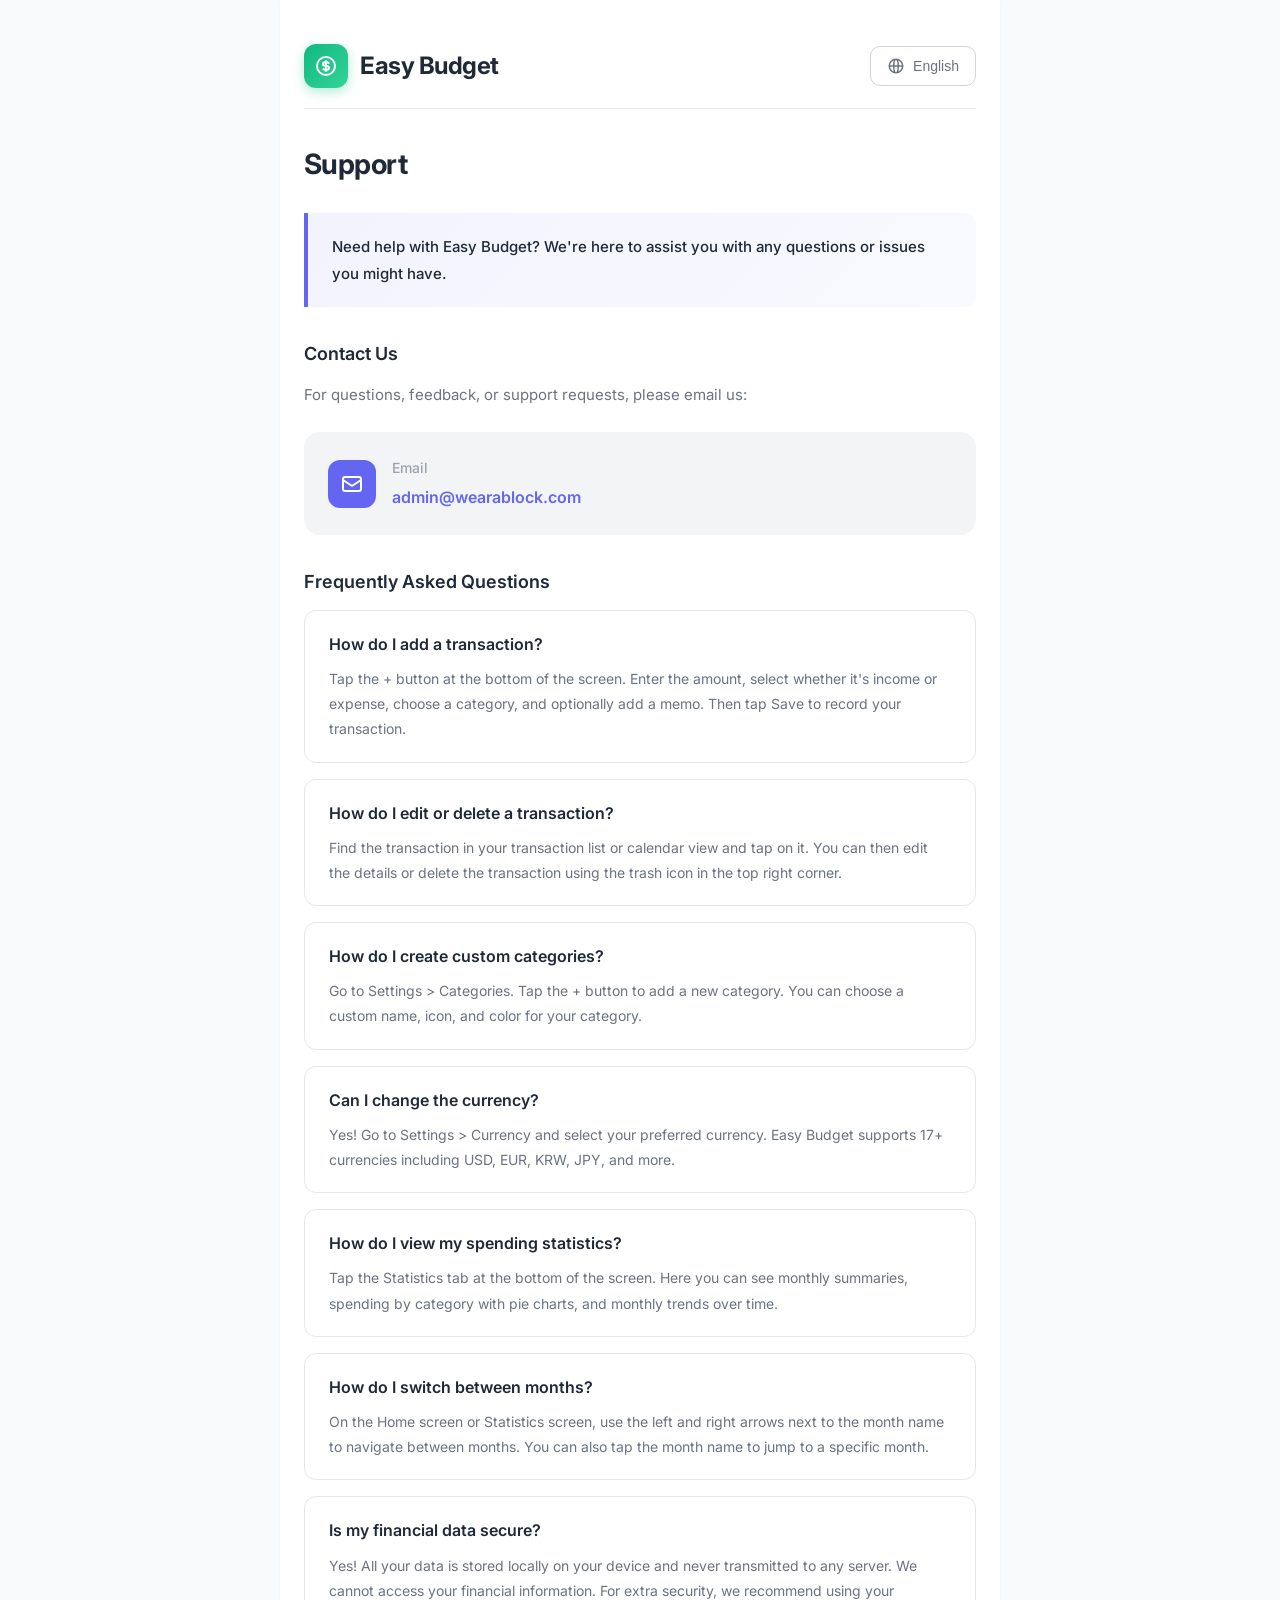
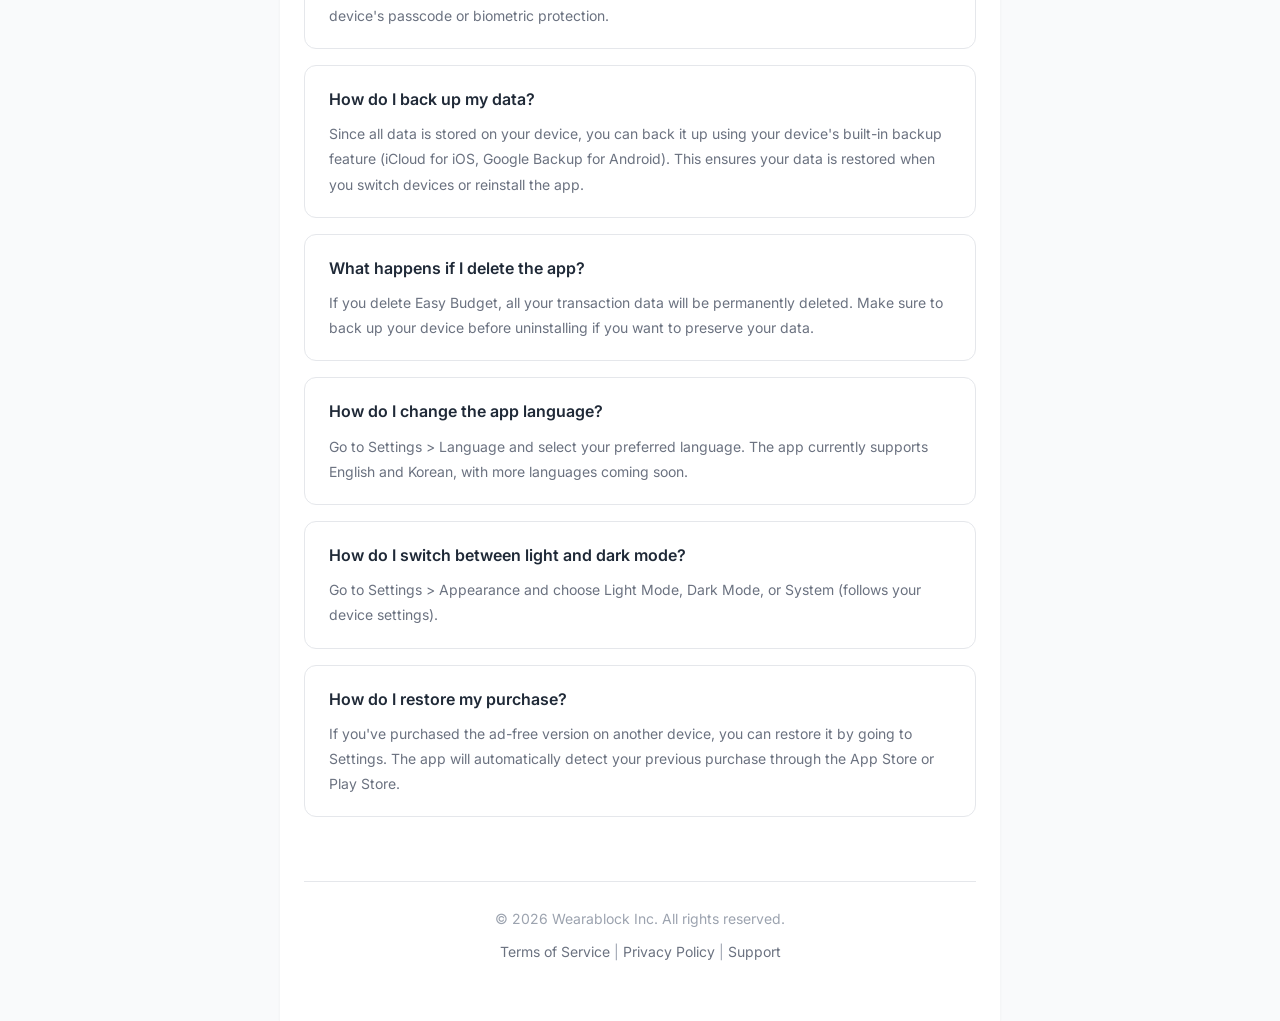
==== docs/support.html @ fff9558b "chore: Add sensitive files and iOS Pods to .gitignore   - Add environment variables (.env, secrets/)" ====
<!DOCTYPE html>
<html lang="en">
<head>
  <meta charset="UTF-8">
  <meta name="viewport" content="width=device-width, initial-scale=1.0">
  <title>Support - Easy Budget</title>
  <link rel="stylesheet" href="style.css">
</head>
<body>
  <div class="container">
    <header>
      <div class="logo">
        <div class="logo-icon">
          <svg xmlns="http://www.w3.org/2000/svg" fill="none" viewBox="0 0 24 24" stroke="currentColor">
            <path stroke-linecap="round" stroke-linejoin="round" stroke-width="2" d="M12 8c-1.657 0-3 .895-3 2s1.343 2 3 2 3 .895 3 2-1.343 2-3 2m0-8c1.11 0 2.08.402 2.599 1M12 8V7m0 1v8m0 0v1m0-1c-1.11 0-2.08-.402-2.599-1M21 12a9 9 0 11-18 0 9 9 0 0118 0z"/>
          </svg>
        </div>
        <h1>Easy Budget</h1>
      </div>
      <div class="lang-selector">
        <button class="lang-btn" onclick="toggleDropdown()">
          <svg xmlns="http://www.w3.org/2000/svg" fill="none" viewBox="0 0 24 24" stroke="currentColor">
            <path stroke-linecap="round" stroke-linejoin="round" stroke-width="2" d="M21 12a9 9 0 01-9 9m9-9a9 9 0 00-9-9m9 9H3m9 9a9 9 0 01-9-9m9 9c1.657 0 3-4.03 3-9s-1.343-9-3-9m0 18c-1.657 0-3-4.03-3-9s1.343-9 3-9m-9 9a9 9 0 019-9"/>
          </svg>
          <span id="currentLang">English</span>
        </button>
        <div class="lang-dropdown" id="langDropdown">
          <button class="lang-option active" onclick="switchLang('en')">English</button>
          <button class="lang-option" onclick="switchLang('ko')">한국어</button>
        </div>
      </div>
    </header>

    <!-- English Content -->
    <main id="content-en" class="content-section active">
      <h2>Support</h2>

      <div class="info-box">
        <p>Need help with Easy Budget? We're here to assist you with any questions or issues you might have.</p>
      </div>

      <h3>Contact Us</h3>
      <p>For questions, feedback, or support requests, please email us:</p>
      <div class="contact-card">
        <div class="contact-icon">
          <svg xmlns="http://www.w3.org/2000/svg" fill="none" viewBox="0 0 24 24" stroke="currentColor">
            <path stroke-linecap="round" stroke-linejoin="round" stroke-width="2" d="M3 8l7.89 5.26a2 2 0 002.22 0L21 8M5 19h14a2 2 0 002-2V7a2 2 0 00-2-2H5a2 2 0 00-2 2v10a2 2 0 002 2z"/>
          </svg>
        </div>
        <div class="contact-info">
          <h4>Email</h4>
          <a href="mailto:admin@wearablock.com">admin@wearablock.com</a>
        </div>
      </div>

      <h3>Frequently Asked Questions</h3>

      <div class="faq-item">
        <h4>How do I add a transaction?</h4>
        <p>Tap the + button at the bottom of the screen. Enter the amount, select whether it's income or expense, choose a category, and optionally add a memo. Then tap Save to record your transaction.</p>
      </div>

      <div class="faq-item">
        <h4>How do I edit or delete a transaction?</h4>
        <p>Find the transaction in your transaction list or calendar view and tap on it. You can then edit the details or delete the transaction using the trash icon in the top right corner.</p>
      </div>

      <div class="faq-item">
        <h4>How do I create custom categories?</h4>
        <p>Go to Settings > Categories. Tap the + button to add a new category. You can choose a custom name, icon, and color for your category.</p>
      </div>

      <div class="faq-item">
        <h4>Can I change the currency?</h4>
        <p>Yes! Go to Settings > Currency and select your preferred currency. Easy Budget supports 17+ currencies including USD, EUR, KRW, JPY, and more.</p>
      </div>

      <div class="faq-item">
        <h4>How do I view my spending statistics?</h4>
        <p>Tap the Statistics tab at the bottom of the screen. Here you can see monthly summaries, spending by category with pie charts, and monthly trends over time.</p>
      </div>

      <div class="faq-item">
        <h4>How do I switch between months?</h4>
        <p>On the Home screen or Statistics screen, use the left and right arrows next to the month name to navigate between months. You can also tap the month name to jump to a specific month.</p>
      </div>

      <div class="faq-item">
        <h4>Is my financial data secure?</h4>
        <p>Yes! All your data is stored locally on your device and never transmitted to any server. We cannot access your financial information. For extra security, we recommend using your device's passcode or biometric protection.</p>
      </div>

      <div class="faq-item">
        <h4>How do I back up my data?</h4>
        <p>Since all data is stored on your device, you can back it up using your device's built-in backup feature (iCloud for iOS, Google Backup for Android). This ensures your data is restored when you switch devices or reinstall the app.</p>
      </div>

      <div class="faq-item">
        <h4>What happens if I delete the app?</h4>
        <p>If you delete Easy Budget, all your transaction data will be permanently deleted. Make sure to back up your device before uninstalling if you want to preserve your data.</p>
      </div>

      <div class="faq-item">
        <h4>How do I change the app language?</h4>
        <p>Go to Settings > Language and select your preferred language. The app currently supports English and Korean, with more languages coming soon.</p>
      </div>

      <div class="faq-item">
        <h4>How do I switch between light and dark mode?</h4>
        <p>Go to Settings > Appearance and choose Light Mode, Dark Mode, or System (follows your device settings).</p>
      </div>

      <div class="faq-item">
        <h4>How do I restore my purchase?</h4>
        <p>If you've purchased the ad-free version on another device, you can restore it by going to Settings. The app will automatically detect your previous purchase through the App Store or Play Store.</p>
      </div>
    </main>

    <!-- Korean Content -->
    <main id="content-ko" class="content-section">
      <h2>고객 지원</h2>

      <div class="info-box">
        <p>Easy Budget 사용에 도움이 필요하신가요? 질문이나 문제가 있으시면 도와드리겠습니다.</p>
      </div>

      <h3>문의하기</h3>
      <p>질문, 피드백 또는 지원 요청은 이메일로 보내주세요:</p>
      <div class="contact-card">
        <div class="contact-icon">
          <svg xmlns="http://www.w3.org/2000/svg" fill="none" viewBox="0 0 24 24" stroke="currentColor">
            <path stroke-linecap="round" stroke-linejoin="round" stroke-width="2" d="M3 8l7.89 5.26a2 2 0 002.22 0L21 8M5 19h14a2 2 0 002-2V7a2 2 0 00-2-2H5a2 2 0 00-2 2v10a2 2 0 002 2z"/>
          </svg>
        </div>
        <div class="contact-info">
          <h4>이메일</h4>
          <a href="mailto:admin@wearablock.com">admin@wearablock.com</a>
        </div>
      </div>

      <h3>자주 묻는 질문</h3>

      <div class="faq-item">
        <h4>거래는 어떻게 추가하나요?</h4>
        <p>화면 하단의 + 버튼을 탭하세요. 금액을 입력하고, 수입인지 지출인지 선택하고, 카테고리를 선택한 후, 선택적으로 메모를 추가하세요. 그런 다음 저장을 탭하여 거래를 기록하세요.</p>
      </div>

      <div class="faq-item">
        <h4>거래를 수정하거나 삭제하려면 어떻게 하나요?</h4>
        <p>거래 목록이나 캘린더 보기에서 거래를 찾아 탭하세요. 그런 다음 세부 정보를 수정하거나 오른쪽 상단의 휴지통 아이콘을 사용하여 거래를 삭제할 수 있습니다.</p>
      </div>

      <div class="faq-item">
        <h4>사용자 정의 카테고리는 어떻게 만드나요?</h4>
        <p>설정 > 카테고리로 이동하세요. + 버튼을 탭하여 새 카테고리를 추가하세요. 카테고리에 맞는 이름, 아이콘 및 색상을 선택할 수 있습니다.</p>
      </div>

      <div class="faq-item">
        <h4>통화를 변경할 수 있나요?</h4>
        <p>네! 설정 > 통화로 이동하여 원하는 통화를 선택하세요. Easy Budget은 USD, EUR, KRW, JPY 등 17개 이상의 통화를 지원합니다.</p>
      </div>

      <div class="faq-item">
        <h4>지출 통계는 어떻게 확인하나요?</h4>
        <p>화면 하단의 통계 탭을 탭하세요. 여기서 월별 요약, 파이 차트가 포함된 카테고리별 지출, 시간에 따른 월별 추이를 확인할 수 있습니다.</p>
      </div>

      <div class="faq-item">
        <h4>월을 어떻게 전환하나요?</h4>
        <p>홈 화면이나 통계 화면에서 월 이름 옆의 왼쪽 및 오른쪽 화살표를 사용하여 월 사이를 이동하세요. 월 이름을 탭하여 특정 월로 바로 이동할 수도 있습니다.</p>
      </div>

      <div class="faq-item">
        <h4>재무 데이터는 안전한가요?</h4>
        <p>네! 모든 데이터는 기기에 로컬로 저장되며 어떤 서버로도 전송되지 않습니다. 저희는 귀하의 재무 정보에 접근할 수 없습니다. 추가 보안을 위해 기기의 암호 또는 생체 인식 보호 사용을 권장합니다.</p>
      </div>

      <div class="faq-item">
        <h4>데이터를 백업하려면 어떻게 하나요?</h4>
        <p>모든 데이터가 기기에 저장되므로, 기기의 내장 백업 기능(iOS의 경우 iCloud, Android의 경우 Google 백업)을 사용하여 백업할 수 있습니다. 이렇게 하면 기기를 교체하거나 앱을 다시 설치할 때 데이터가 복원됩니다.</p>
      </div>

      <div class="faq-item">
        <h4>앱을 삭제하면 어떻게 되나요?</h4>
        <p>Easy Budget을 삭제하면 모든 거래 데이터가 영구적으로 삭제됩니다. 데이터를 보존하려면 앱을 삭제하기 전에 기기를 백업하세요.</p>
      </div>

      <div class="faq-item">
        <h4>앱 언어를 변경하려면 어떻게 하나요?</h4>
        <p>설정 > 언어로 이동하여 원하는 언어를 선택하세요. 현재 앱은 영어와 한국어를 지원하며, 더 많은 언어가 곧 추가될 예정입니다.</p>
      </div>

      <div class="faq-item">
        <h4>라이트 모드와 다크 모드는 어떻게 전환하나요?</h4>
        <p>설정 > 화면으로 이동하여 라이트 모드, 다크 모드 또는 시스템 설정(기기 설정을 따름) 중에서 선택하세요.</p>
      </div>

      <div class="faq-item">
        <h4>구매를 복원하려면 어떻게 하나요?</h4>
        <p>다른 기기에서 광고 없는 버전을 구매한 경우, 설정으로 이동하여 복원할 수 있습니다. 앱이 App Store 또는 Play Store를 통해 이전 구매를 자동으로 감지합니다.</p>
      </div>
    </main>

    <footer>
      <p>&copy; 2026 Wearablock Inc. All rights reserved.</p>
      <p>
        <a href="terms.html">Terms of Service</a> |
        <a href="privacy.html">Privacy Policy</a> |
        <a href="support.html">Support</a>
      </p>
    </footer>
  </div>

  <script>
    function toggleDropdown() {
      document.getElementById('langDropdown').classList.toggle('show');
    }

    function switchLang(lang) {
      document.querySelectorAll('.content-section').forEach(el => el.classList.remove('active'));
      document.querySelectorAll('.lang-option').forEach(el => el.classList.remove('active'));

      document.getElementById('content-' + lang).classList.add('active');
      event.target.classList.add('active');

      const langNames = { 'en': 'English', 'ko': '한국어' };
      document.getElementById('currentLang').textContent = langNames[lang];
      document.getElementById('langDropdown').classList.remove('show');
    }

    document.addEventListener('click', function(e) {
      if (!e.target.closest('.lang-selector')) {
        document.getElementById('langDropdown').classList.remove('show');
      }
    });
  </script>
</body>
</html>
---- docs/style.css ----
@import url('https://fonts.googleapis.com/css2?family=Inter:wght@300;400;500;600;700&display=swap');
@import url('https://fonts.googleapis.com/css2?family=Noto+Sans+KR:wght@300;400;500;600;700&display=swap');

* {
  margin: 0;
  padding: 0;
  box-sizing: border-box;
}

:root {
  --primary: #6366F1;
  --primary-light: #818CF8;
  --primary-dark: #4F46E5;
  --income: #10B981;
  --income-light: #34D399;
  --expense: #EF4444;
  --expense-light: #F87171;
  --text-primary: #1F2937;
  --text-secondary: #6B7280;
  --text-muted: #9CA3AF;
  --background: #F9FAFB;
  --surface: #FFFFFF;
  --surface-secondary: #F3F4F6;
  --divider: #E5E7EB;
  --border: #D1D5DB;
}

body {
  font-family: 'Inter', 'Noto Sans KR', -apple-system, BlinkMacSystemFont, 'Segoe UI', Roboto, sans-serif;
  font-weight: 400;
  line-height: 1.7;
  color: var(--text-primary);
  background-color: var(--background);
}

.container {
  max-width: 720px;
  margin: 0 auto;
  padding: 24px;
  background-color: var(--surface);
  min-height: 100vh;
  box-shadow: 0 1px 3px rgba(0, 0, 0, 0.05);
}

/* Header */
header {
  display: flex;
  justify-content: space-between;
  align-items: center;
  padding: 20px 0;
  margin-bottom: 32px;
  border-bottom: 1px solid var(--divider);
}

.logo {
  display: flex;
  align-items: center;
  gap: 12px;
}

.logo-icon {
  width: 44px;
  height: 44px;
  background: linear-gradient(135deg, var(--income) 0%, var(--income-light) 100%);
  border-radius: 12px;
  display: flex;
  align-items: center;
  justify-content: center;
  box-shadow: 0 4px 12px rgba(16, 185, 129, 0.3);
}

.logo-icon svg {
  width: 24px;
  height: 24px;
  color: white;
}

h1 {
  font-size: 1.5rem;
  font-weight: 700;
  color: var(--text-primary);
  letter-spacing: -0.02em;
}

/* Language Selector */
.lang-selector {
  position: relative;
}

.lang-btn {
  display: flex;
  align-items: center;
  gap: 8px;
  padding: 10px 16px;
  background-color: var(--surface);
  border: 1px solid var(--border);
  border-radius: 10px;
  color: var(--text-secondary);
  font-size: 0.875rem;
  font-weight: 500;
  cursor: pointer;
  transition: all 0.2s ease;
}

.lang-btn:hover {
  background-color: var(--surface-secondary);
  border-color: var(--primary);
  color: var(--primary);
}

.lang-btn svg {
  width: 18px;
  height: 18px;
}

.lang-dropdown {
  position: absolute;
  top: 100%;
  right: 0;
  margin-top: 8px;
  background: var(--surface);
  border: 1px solid var(--divider);
  border-radius: 12px;
  box-shadow: 0 10px 40px rgba(0, 0, 0, 0.12);
  overflow: hidden;
  opacity: 0;
  visibility: hidden;
  transform: translateY(-8px);
  transition: all 0.2s ease;
  z-index: 100;
  min-width: 140px;
}

.lang-dropdown.show {
  opacity: 1;
  visibility: visible;
  transform: translateY(0);
}

.lang-option {
  display: block;
  width: 100%;
  padding: 12px 20px;
  text-align: left;
  background: none;
  border: none;
  font-size: 0.875rem;
  font-weight: 500;
  color: var(--text-primary);
  cursor: pointer;
  transition: background-color 0.15s ease;
}

.lang-option:hover {
  background-color: var(--surface-secondary);
}

.lang-option.active {
  background-color: rgba(99, 102, 241, 0.08);
  color: var(--primary);
}

/* Content Sections */
.content-section {
  display: none;
}

.content-section.active {
  display: block;
}

/* Typography */
h2 {
  font-size: 1.75rem;
  font-weight: 700;
  color: var(--text-primary);
  margin: 40px 0 16px 0;
  letter-spacing: -0.02em;
}

h2:first-child {
  margin-top: 0;
}

h3 {
  font-size: 1.125rem;
  font-weight: 600;
  color: var(--text-primary);
  margin: 32px 0 12px 0;
}

h4 {
  font-size: 1rem;
  font-weight: 600;
  color: var(--text-secondary);
  margin: 20px 0 8px 0;
}

p {
  margin-bottom: 16px;
  color: var(--text-secondary);
  font-size: 0.9375rem;
  line-height: 1.8;
}

ul, ol {
  margin: 16px 0;
  padding-left: 24px;
}

li {
  margin-bottom: 10px;
  color: var(--text-secondary);
  font-size: 0.9375rem;
  line-height: 1.7;
}

a {
  color: var(--primary);
  text-decoration: none;
  font-weight: 500;
  transition: color 0.15s ease;
}

a:hover {
  color: var(--primary-dark);
  text-decoration: underline;
}

/* Info Box */
.info-box {
  background: linear-gradient(135deg, rgba(99, 102, 241, 0.08) 0%, rgba(129, 140, 248, 0.05) 100%);
  border-left: 4px solid var(--primary);
  padding: 20px 24px;
  margin: 24px 0;
  border-radius: 0 12px 12px 0;
}

.info-box p {
  margin: 0;
  color: var(--text-primary);
  font-weight: 500;
}

/* Table */
table {
  width: 100%;
  border-collapse: collapse;
  margin: 20px 0;
  border-radius: 12px;
  overflow: hidden;
  box-shadow: 0 1px 3px rgba(0, 0, 0, 0.05);
  border: 1px solid var(--divider);
}

th, td {
  padding: 16px 20px;
  text-align: left;
  border-bottom: 1px solid var(--divider);
}

th {
  background-color: var(--surface-secondary);
  color: var(--text-primary);
  font-weight: 600;
  font-size: 0.875rem;
}

td {
  font-size: 0.875rem;
  color: var(--text-secondary);
}

tr:last-child td {
  border-bottom: none;
}

/* Footer */
footer {
  margin-top: 64px;
  padding: 24px 0;
  border-top: 1px solid var(--divider);
  text-align: center;
}

footer p {
  margin-bottom: 8px;
  color: var(--text-muted);
  font-size: 0.875rem;
}

footer a {
  color: var(--text-secondary);
  font-weight: 400;
}

footer a:hover {
  color: var(--primary);
}

/* App Info Card */
.app-info {
  display: flex;
  align-items: center;
  gap: 16px;
  padding: 24px;
  background: linear-gradient(135deg, var(--surface-secondary) 0%, var(--surface) 100%);
  border: 1px solid var(--divider);
  border-radius: 16px;
  margin-bottom: 32px;
}

.app-icon {
  width: 64px;
  height: 64px;
  border-radius: 16px;
  background: linear-gradient(135deg, var(--income) 0%, var(--income-light) 100%);
  display: flex;
  align-items: center;
  justify-content: center;
  box-shadow: 0 4px 12px rgba(16, 185, 129, 0.25);
  flex-shrink: 0;
}

.app-icon svg {
  width: 32px;
  height: 32px;
  color: white;
}

.app-details h3 {
  margin: 0 0 4px 0;
  font-size: 1.125rem;
  color: var(--text-primary);
}

.app-details p {
  margin: 0;
  color: var(--text-muted);
  font-size: 0.875rem;
}

/* FAQ Style */
.faq-item {
  margin-bottom: 16px;
  padding: 20px 24px;
  background: var(--surface);
  border: 1px solid var(--divider);
  border-radius: 12px;
  transition: border-color 0.2s ease, box-shadow 0.2s ease;
}

.faq-item:hover {
  border-color: var(--primary);
  box-shadow: 0 4px 12px rgba(99, 102, 241, 0.1);
}

.faq-item h4 {
  margin: 0 0 8px 0;
  color: var(--text-primary);
  font-weight: 600;
}

.faq-item p {
  margin: 0;
  color: var(--text-secondary);
  font-size: 0.875rem;
}

/* Feature Badge */
.badge {
  display: inline-block;
  padding: 4px 10px;
  font-size: 0.75rem;
  font-weight: 600;
  border-radius: 6px;
  margin-right: 8px;
}

.badge-income {
  background: rgba(16, 185, 129, 0.1);
  color: var(--income);
}

.badge-expense {
  background: rgba(239, 68, 68, 0.1);
  color: var(--expense);
}

.badge-feature {
  background: rgba(99, 102, 241, 0.1);
  color: var(--primary);
}

/* Contact Card */
.contact-card {
  display: flex;
  align-items: center;
  gap: 16px;
  padding: 24px;
  background: var(--surface-secondary);
  border-radius: 16px;
  margin: 24px 0;
}

.contact-icon {
  width: 48px;
  height: 48px;
  background: var(--primary);
  border-radius: 12px;
  display: flex;
  align-items: center;
  justify-content: center;
  flex-shrink: 0;
}

.contact-icon svg {
  width: 24px;
  height: 24px;
  color: white;
}

.contact-info h4 {
  margin: 0 0 4px 0;
  font-size: 0.875rem;
  color: var(--text-muted);
  font-weight: 500;
}

.contact-info a {
  font-size: 1rem;
  font-weight: 600;
}

/* Responsive */
@media (max-width: 640px) {
  .container {
    padding: 16px;
  }

  header {
    flex-direction: column;
    gap: 16px;
    padding: 16px 0;
  }

  h1 {
    font-size: 1.25rem;
  }

  h2 {
    font-size: 1.5rem;
  }

  .app-info {
    flex-direction: column;
    text-align: center;
    padding: 20px;
  }

  .faq-item {
    padding: 16px 20px;
  }

  .contact-card {
    flex-direction: column;
    text-align: center;
  }

  table {
    font-size: 0.8125rem;
  }

  th, td {
    padding: 12px 14px;
  }
}
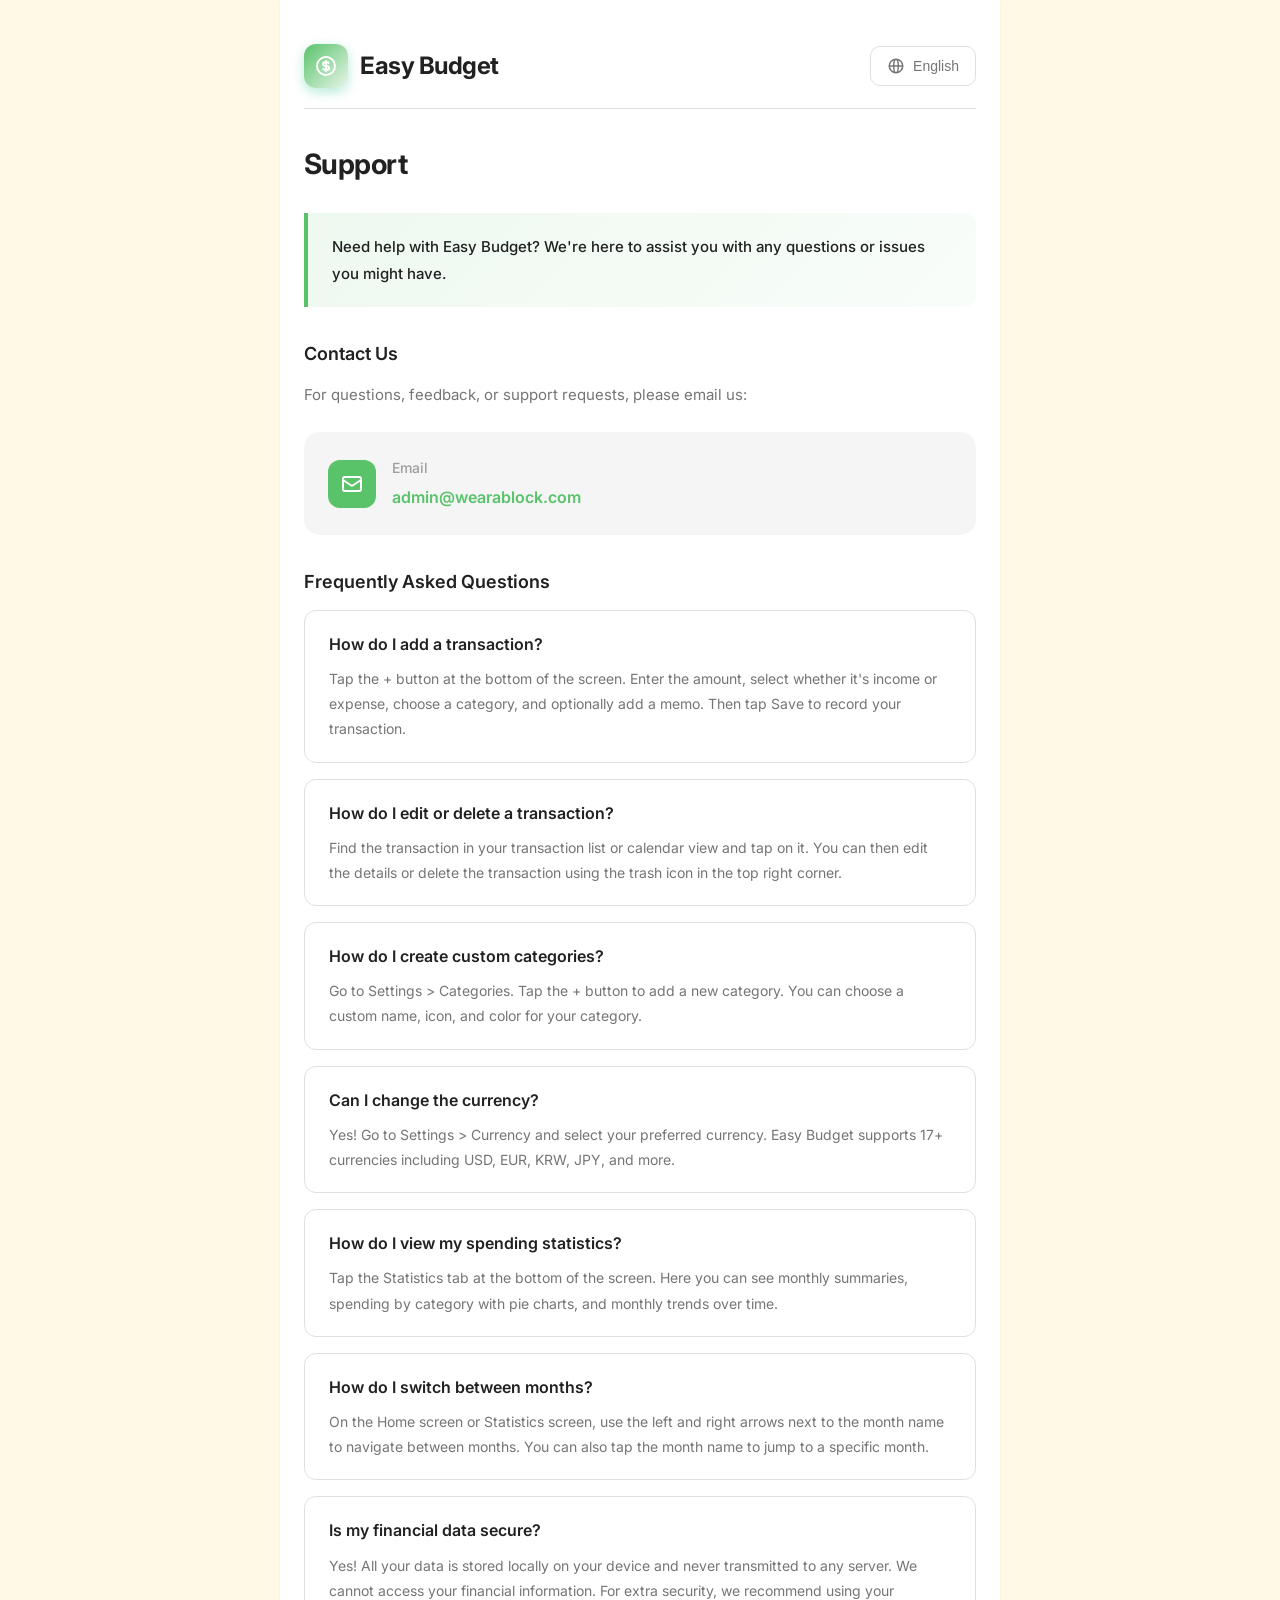
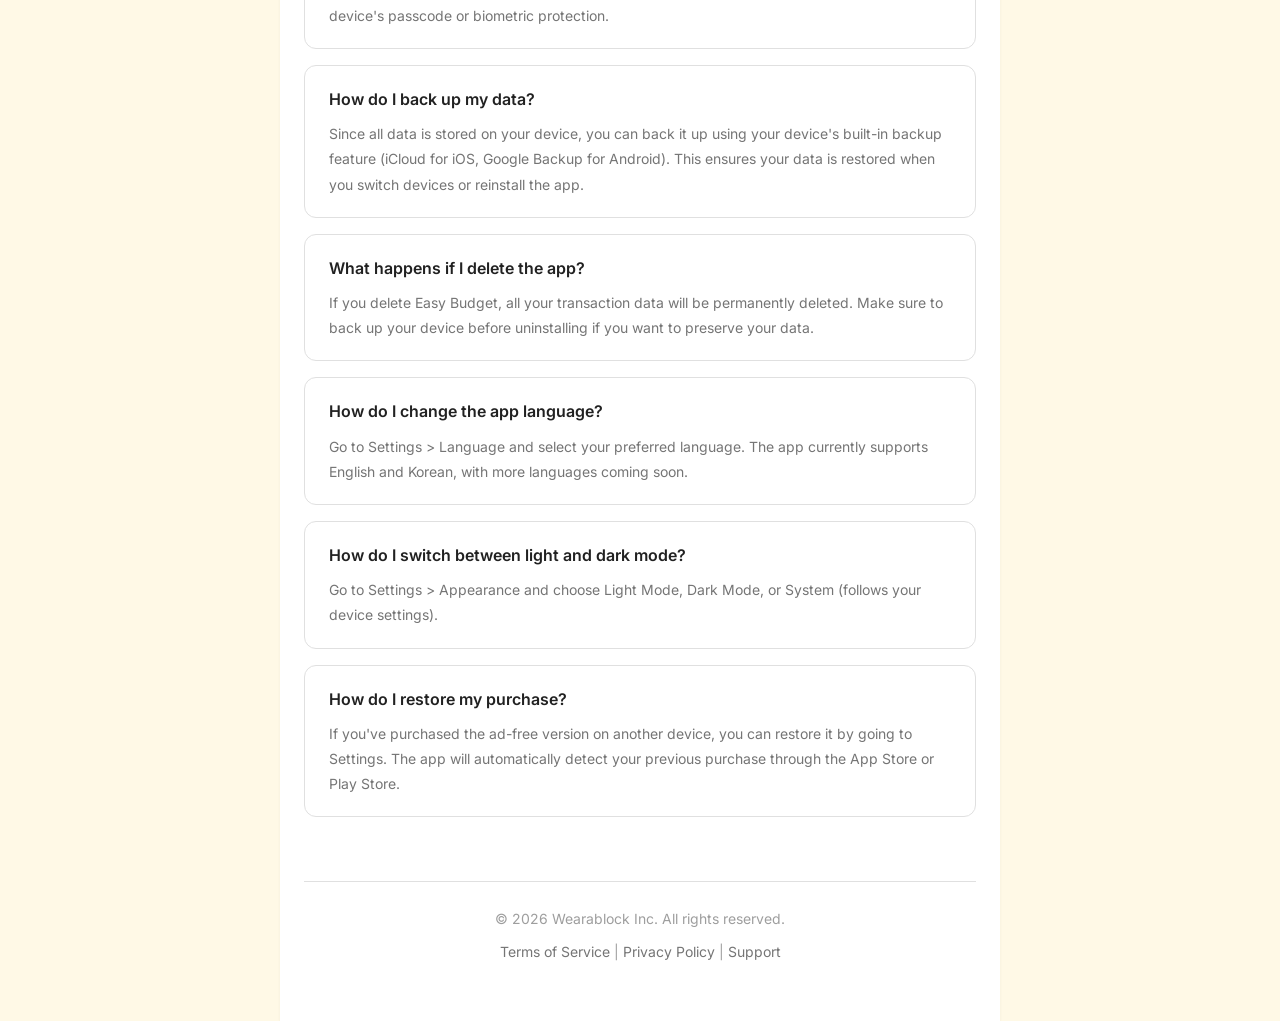
==== commit 3984a088: "feat: Add app icon, splash screen and improve UI consistency   - Configure flutter_launcher_icons an" ====
--- a/docs/support.html
+++ b/docs/support.html
@@ -202,7 +202,7 @@
     </main>
 
     <footer>
-      <p>&copy; 2026 Wearablock Inc. All rights reserved.</p>
+      <p>&copy; <span id="footerYear"></span> Wearablock Inc. All rights reserved.</p>
       <p>
         <a href="terms.html">Terms of Service</a> |
         <a href="privacy.html">Privacy Policy</a> |
@@ -212,6 +212,9 @@
   </div>
 
   <script>
+    // 현재 연도 동적 적용
+    document.getElementById('footerYear').textContent = new Date().getFullYear();
+
     function toggleDropdown() {
       document.getElementById('langDropdown').classList.toggle('show');
     }
--- a/docs/style.css
+++ b/docs/style.css
@@ -8,21 +8,64 @@
 }
 
 :root {
-  --primary: #6366F1;
-  --primary-light: #818CF8;
-  --primary-dark: #4F46E5;
-  --income: #10B981;
-  --income-light: #34D399;
-  --expense: #EF4444;
-  --expense-light: #F87171;
-  --text-primary: #1F2937;
-  --text-secondary: #6B7280;
-  --text-muted: #9CA3AF;
-  --background: #F9FAFB;
+  /* Primary (Green) - 앱과 동일 */
+  --primary: #59C36A;
+  --primary-light: #7DD68B;
+  --primary-dark: #3DAA57;
+
+  /* Income/Expense - 앱과 동일 */
+  --income: #59C36A;
+  --income-light: #E8F5E9;
+  --expense: #F44336;
+  --expense-light: #FFEBEE;
+
+  /* Light Mode - 앱과 동일 */
+  --background: #FFF9E6;
   --surface: #FFFFFF;
-  --surface-secondary: #F3F4F6;
-  --divider: #E5E7EB;
-  --border: #D1D5DB;
+  --surface-secondary: #F5F5F5;
+  --text-primary: #212121;
+  --text-secondary: #757575;
+  --text-muted: #9E9E9E;
+  --divider: #E0E0E0;
+  --border: #E0E0E0;
+}
+
+/* Dark Mode - 앱과 동일 */
+@media (prefers-color-scheme: dark) {
+  :root {
+    --background: #121212;
+    --surface: #1E1E1E;
+    --surface-secondary: #2C2C2C;
+    --text-primary: #FFFFFF;
+    --text-secondary: #B3B3B3;
+    --text-muted: #808080;
+    --divider: #424242;
+    --border: #424242;
+  }
+
+  .container {
+    box-shadow: none;
+  }
+
+  .info-box {
+    background: linear-gradient(135deg, rgba(89, 195, 106, 0.15) 0%, rgba(125, 214, 139, 0.08) 100%);
+  }
+
+  .app-info {
+    background: linear-gradient(135deg, var(--surface-secondary) 0%, var(--surface) 100%);
+  }
+
+  .faq-item {
+    background: var(--surface-secondary);
+  }
+
+  table {
+    box-shadow: none;
+  }
+
+  th {
+    background-color: var(--surface-secondary);
+  }
 }
 
 body {
@@ -156,7 +199,7 @@
 }
 
 .lang-option.active {
-  background-color: rgba(99, 102, 241, 0.08);
+  background-color: rgba(89, 195, 106, 0.1);
   color: var(--primary);
 }
 
@@ -229,7 +272,7 @@
 
 /* Info Box */
 .info-box {
-  background: linear-gradient(135deg, rgba(99, 102, 241, 0.08) 0%, rgba(129, 140, 248, 0.05) 100%);
+  background: linear-gradient(135deg, rgba(89, 195, 106, 0.1) 0%, rgba(125, 214, 139, 0.05) 100%);
   border-left: 4px solid var(--primary);
   padding: 20px 24px;
   margin: 24px 0;
@@ -352,7 +395,7 @@
 
 .faq-item:hover {
   border-color: var(--primary);
-  box-shadow: 0 4px 12px rgba(99, 102, 241, 0.1);
+  box-shadow: 0 4px 12px rgba(89, 195, 106, 0.15);
 }
 
 .faq-item h4 {
@@ -378,17 +421,17 @@
 }
 
 .badge-income {
-  background: rgba(16, 185, 129, 0.1);
+  background: rgba(89, 195, 106, 0.15);
   color: var(--income);
 }
 
 .badge-expense {
-  background: rgba(239, 68, 68, 0.1);
+  background: rgba(244, 67, 54, 0.1);
   color: var(--expense);
 }
 
 .badge-feature {
-  background: rgba(99, 102, 241, 0.1);
+  background: rgba(89, 195, 106, 0.15);
   color: var(--primary);
 }
 
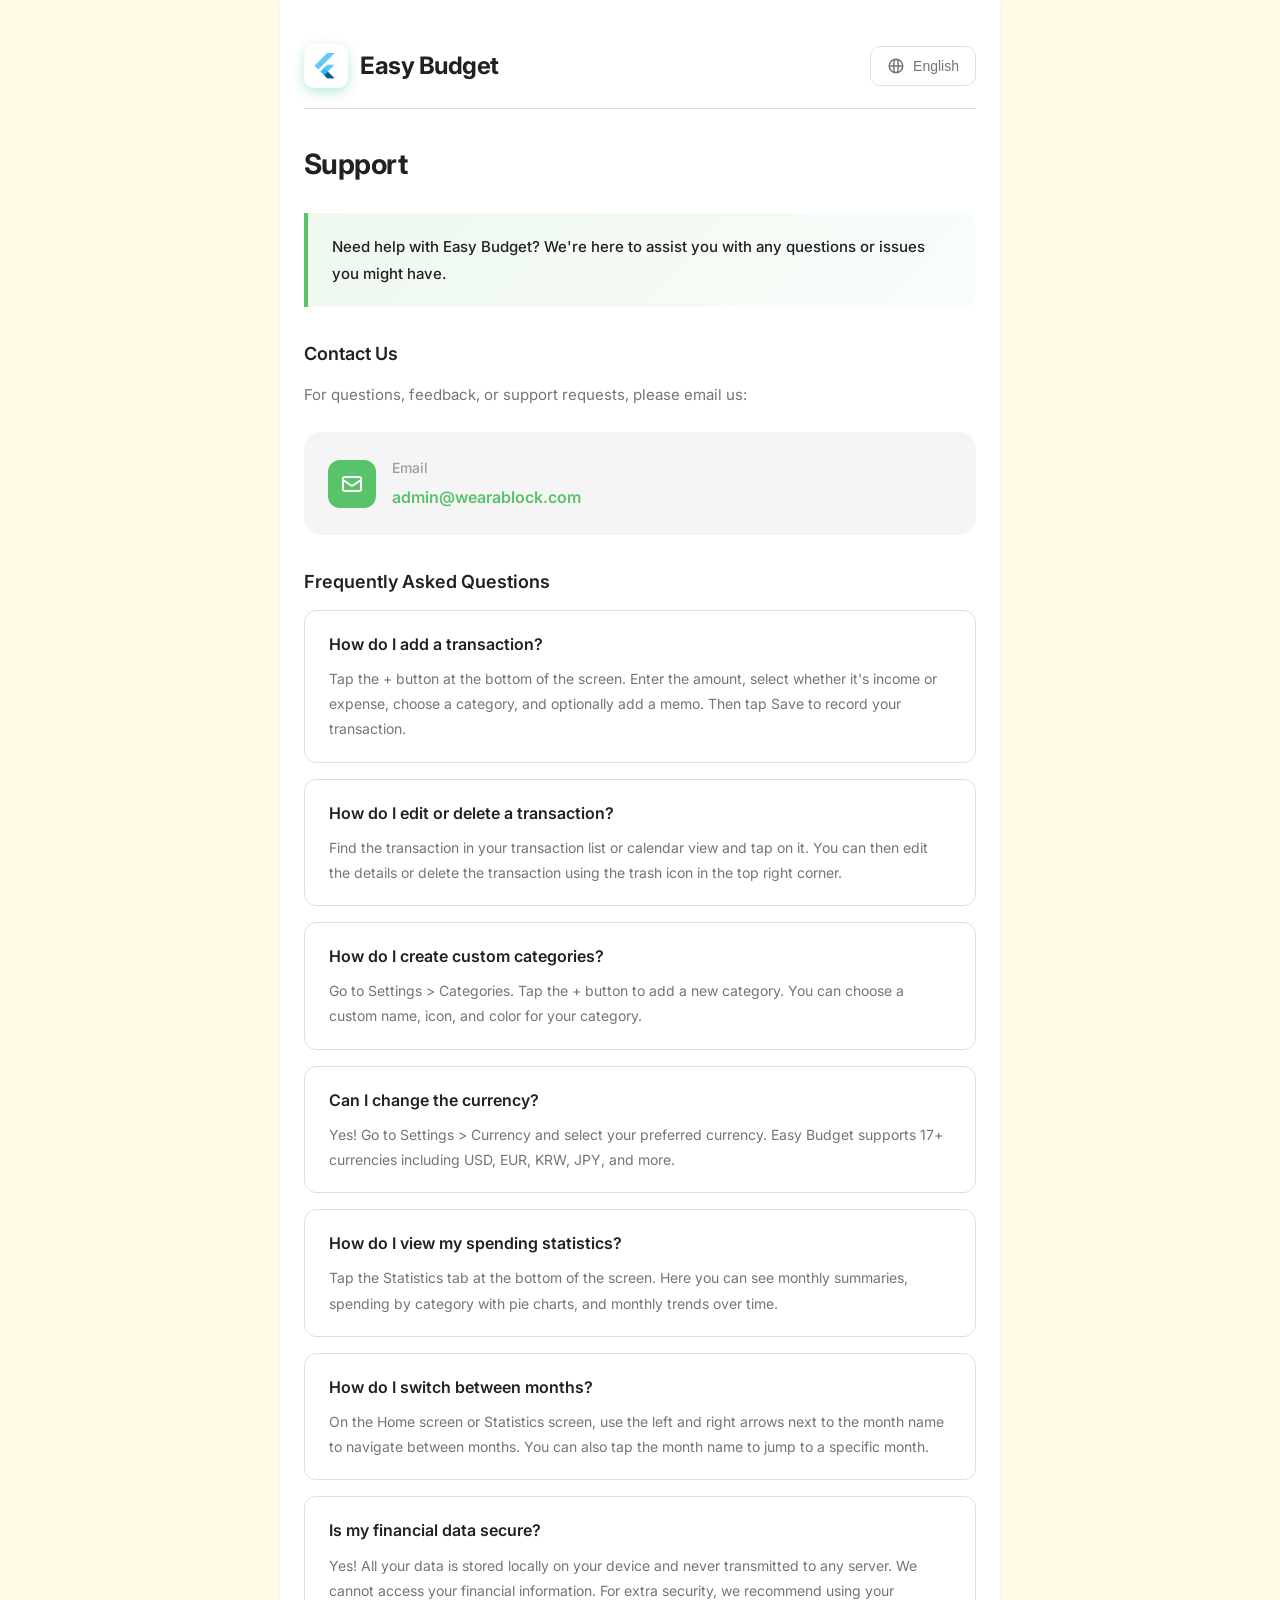
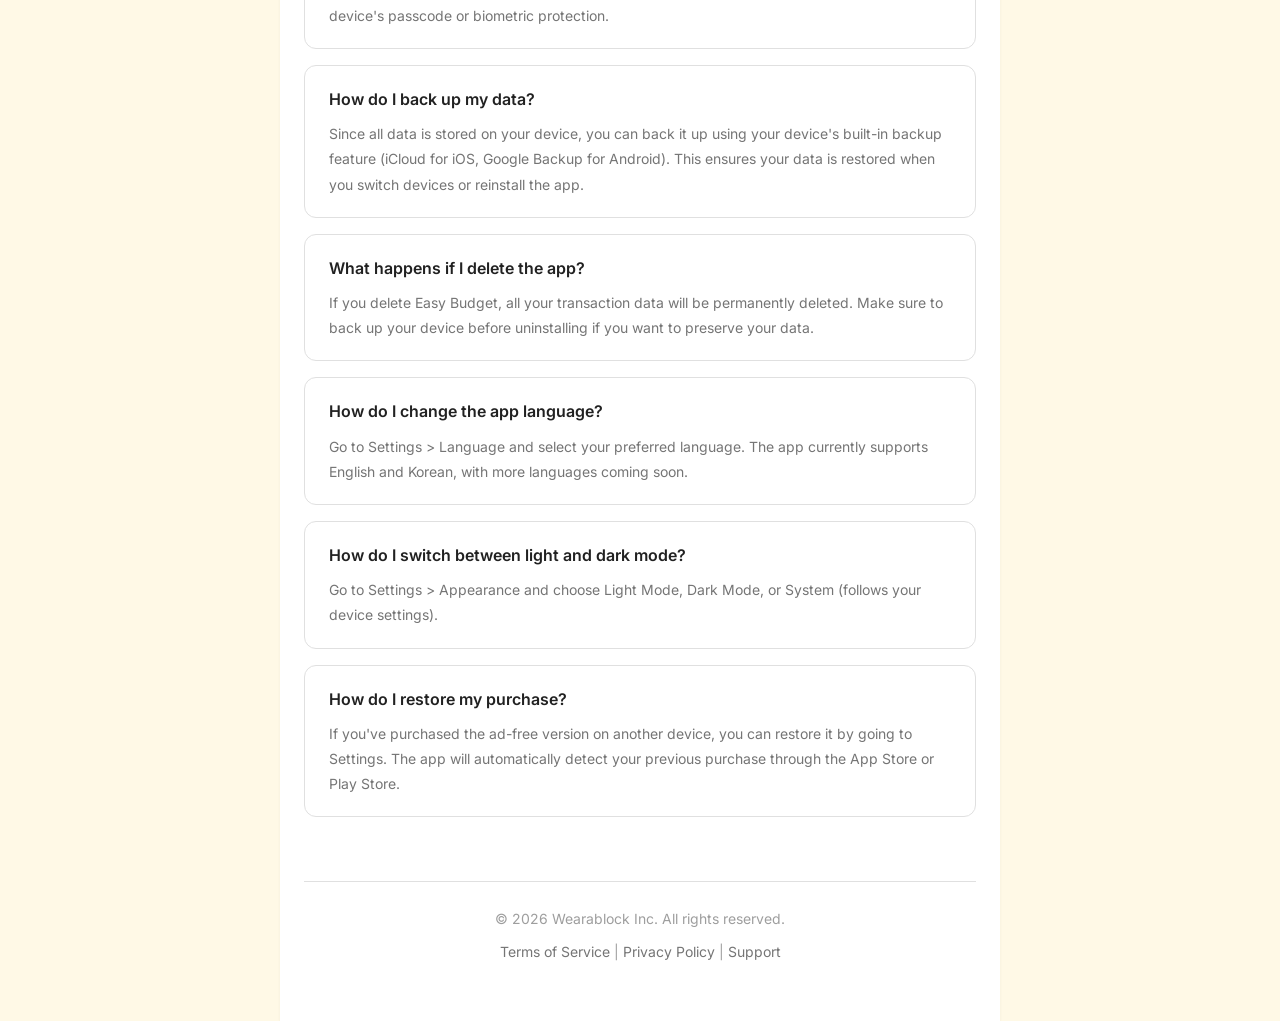
==== commit 0fb1028b: "feat: Add Vietnamese, Indonesian language support and localize app titles   - Add Vietnamese (vi) an" ====
--- a/docs/support.html
+++ b/docs/support.html
@@ -11,9 +11,7 @@
     <header>
       <div class="logo">
         <div class="logo-icon">
-          <svg xmlns="http://www.w3.org/2000/svg" fill="none" viewBox="0 0 24 24" stroke="currentColor">
-            <path stroke-linecap="round" stroke-linejoin="round" stroke-width="2" d="M12 8c-1.657 0-3 .895-3 2s1.343 2 3 2 3 .895 3 2-1.343 2-3 2m0-8c1.11 0 2.08.402 2.599 1M12 8V7m0 1v8m0 0v1m0-1c-1.11 0-2.08-.402-2.599-1M21 12a9 9 0 11-18 0 9 9 0 0118 0z"/>
-          </svg>
+          <img src="logo.png" alt="Easy Budget">
         </div>
         <h1>Easy Budget</h1>
       </div>
@@ -27,6 +25,19 @@
         <div class="lang-dropdown" id="langDropdown">
           <button class="lang-option active" onclick="switchLang('en')">English</button>
           <button class="lang-option" onclick="switchLang('ko')">한국어</button>
+          <button class="lang-option" onclick="switchLang('ja')">日本語</button>
+          <button class="lang-option" onclick="switchLang('zh')">简体中文</button>
+          <button class="lang-option" onclick="switchLang('zh-TW')">繁體中文</button>
+          <button class="lang-option" onclick="switchLang('de')">Deutsch</button>
+          <button class="lang-option" onclick="switchLang('fr')">Français</button>
+          <button class="lang-option" onclick="switchLang('es')">Español</button>
+          <button class="lang-option" onclick="switchLang('pt')">Português</button>
+          <button class="lang-option" onclick="switchLang('it')">Italiano</button>
+          <button class="lang-option" onclick="switchLang('ru')">Русский</button>
+          <button class="lang-option" onclick="switchLang('ar')">العربية</button>
+          <button class="lang-option" onclick="switchLang('th')">ภาษาไทย</button>
+          <button class="lang-option" onclick="switchLang('vi')">Tiếng Việt</button>
+          <button class="lang-option" onclick="switchLang('id')">Bahasa Indonesia</button>
         </div>
       </div>
     </header>
@@ -198,6 +209,1081 @@
       <div class="faq-item">
         <h4>구매를 복원하려면 어떻게 하나요?</h4>
         <p>다른 기기에서 광고 없는 버전을 구매한 경우, 설정으로 이동하여 복원할 수 있습니다. 앱이 App Store 또는 Play Store를 통해 이전 구매를 자동으로 감지합니다.</p>
+      </div>
+    </main>
+
+    <!-- Japanese Content -->
+    <main id="content-ja" class="content-section">
+      <h2>サポート</h2>
+
+      <div class="info-box">
+        <p>Easy Budgetのご利用にお困りですか？ご質問やお困りのことがございましたら、お手伝いいたします。</p>
+      </div>
+
+      <h3>お問い合わせ</h3>
+      <p>ご質問、フィードバック、サポートリクエストは、メールでお送りください：</p>
+      <div class="contact-card">
+        <div class="contact-icon">
+          <svg xmlns="http://www.w3.org/2000/svg" fill="none" viewBox="0 0 24 24" stroke="currentColor">
+            <path stroke-linecap="round" stroke-linejoin="round" stroke-width="2" d="M3 8l7.89 5.26a2 2 0 002.22 0L21 8M5 19h14a2 2 0 002-2V7a2 2 0 00-2-2H5a2 2 0 00-2 2v10a2 2 0 002 2z"/>
+          </svg>
+        </div>
+        <div class="contact-info">
+          <h4>メール</h4>
+          <a href="mailto:admin@wearablock.com">admin@wearablock.com</a>
+        </div>
+      </div>
+
+      <h3>よくある質問</h3>
+
+      <div class="faq-item">
+        <h4>取引を追加するにはどうすればよいですか？</h4>
+        <p>画面下部の+ボタンをタップします。金額を入力し、収入か支出かを選択し、カテゴリを選択し、必要に応じてメモを追加します。その後、保存をタップして取引を記録します。</p>
+      </div>
+
+      <div class="faq-item">
+        <h4>取引を編集または削除するにはどうすればよいですか？</h4>
+        <p>取引リストまたはカレンダービューで取引を見つけてタップします。その後、詳細を編集するか、右上のゴミ箱アイコンを使用して取引を削除できます。</p>
+      </div>
+
+      <div class="faq-item">
+        <h4>カスタムカテゴリを作成するにはどうすればよいですか？</h4>
+        <p>設定 > カテゴリに移動します。+ボタンをタップして新しいカテゴリを追加します。カテゴリのカスタム名、アイコン、色を選択できます。</p>
+      </div>
+
+      <div class="faq-item">
+        <h4>通貨を変更できますか？</h4>
+        <p>はい！設定 > 通貨に移動して、お好みの通貨を選択します。Easy BudgetはUSD、EUR、KRW、JPYなど17種類以上の通貨をサポートしています。</p>
+      </div>
+
+      <div class="faq-item">
+        <h4>支出統計を表示するにはどうすればよいですか？</h4>
+        <p>画面下部の統計タブをタップします。ここでは、月次サマリー、円グラフによるカテゴリ別支出、時系列での月次トレンドを確認できます。</p>
+      </div>
+
+      <div class="faq-item">
+        <h4>月を切り替えるにはどうすればよいですか？</h4>
+        <p>ホーム画面または統計画面で、月名の横にある左右の矢印を使用して月間を移動します。月名をタップして特定の月に直接ジャンプすることもできます。</p>
+      </div>
+
+      <div class="faq-item">
+        <h4>財務データは安全ですか？</h4>
+        <p>はい！すべてのデータはデバイスにローカルで保存され、サーバーに送信されることはありません。当社はお客様の財務情報にアクセスできません。セキュリティを強化するため、デバイスのパスコードまたは生体認証保護の使用を推奨します。</p>
+      </div>
+
+      <div class="faq-item">
+        <h4>データをバックアップするにはどうすればよいですか？</h4>
+        <p>すべてのデータがデバイスに保存されているため、デバイスの内蔵バックアップ機能（iOSの場合はiCloud、Androidの場合はGoogleバックアップ）を使用してバックアップできます。これにより、デバイスを変更したりアプリを再インストールしたりしたときにデータが復元されます。</p>
+      </div>
+
+      <div class="faq-item">
+        <h4>アプリを削除するとどうなりますか？</h4>
+        <p>Easy Budgetを削除すると、すべての取引データが完全に削除されます。データを保存したい場合は、アンインストールする前にデバイスをバックアップしてください。</p>
+      </div>
+
+      <div class="faq-item">
+        <h4>アプリの言語を変更するにはどうすればよいですか？</h4>
+        <p>設定 > 言語に移動して、お好みの言語を選択します。現在、アプリは英語、韓国語、日本語をサポートしており、今後さらに多くの言語が追加される予定です。</p>
+      </div>
+
+      <div class="faq-item">
+        <h4>ライトモードとダークモードを切り替えるにはどうすればよいですか？</h4>
+        <p>設定 > 外観に移動して、ライトモード、ダークモード、またはシステム（デバイス設定に従う）を選択します。</p>
+      </div>
+
+      <div class="faq-item">
+        <h4>購入を復元するにはどうすればよいですか？</h4>
+        <p>別のデバイスで広告なしバージョンを購入した場合、設定に移動して復元できます。アプリはApp StoreまたはPlay Storeを通じて以前の購入を自動的に検出します。</p>
+      </div>
+    </main>
+
+    <!-- Chinese (Simplified) Content -->
+    <main id="content-zh" class="content-section">
+      <h2>支持</h2>
+
+      <div class="info-box">
+        <p>需要Easy Budget的帮助吗？如有任何问题或疑虑，我们随时为您提供帮助。</p>
+      </div>
+
+      <h3>联系我们</h3>
+      <p>如有问题、反馈或支持请求，请发送电子邮件：</p>
+      <div class="contact-card">
+        <div class="contact-icon">
+          <svg xmlns="http://www.w3.org/2000/svg" fill="none" viewBox="0 0 24 24" stroke="currentColor">
+            <path stroke-linecap="round" stroke-linejoin="round" stroke-width="2" d="M3 8l7.89 5.26a2 2 0 002.22 0L21 8M5 19h14a2 2 0 002-2V7a2 2 0 00-2-2H5a2 2 0 00-2 2v10a2 2 0 002 2z"/>
+          </svg>
+        </div>
+        <div class="contact-info">
+          <h4>电子邮件</h4>
+          <a href="mailto:admin@wearablock.com">admin@wearablock.com</a>
+        </div>
+      </div>
+
+      <h3>常见问题</h3>
+
+      <div class="faq-item">
+        <h4>如何添加交易？</h4>
+        <p>点击屏幕底部的+按钮。输入金额，选择是收入还是支出，选择一个类别，并可选择添加备注。然后点击保存以记录您的交易。</p>
+      </div>
+
+      <div class="faq-item">
+        <h4>如何编辑或删除交易？</h4>
+        <p>在交易列表或日历视图中找到交易并点击它。然后您可以编辑详细信息或使用右上角的垃圾桶图标删除交易。</p>
+      </div>
+
+      <div class="faq-item">
+        <h4>如何创建自定义类别？</h4>
+        <p>转到设置 > 类别。点击+按钮添加新类别。您可以为类别选择自定义名称、图标和颜色。</p>
+      </div>
+
+      <div class="faq-item">
+        <h4>可以更改货币吗？</h4>
+        <p>可以！转到设置 > 货币，然后选择您偏好的货币。Easy Budget支持17种以上的货币，包括USD、EUR、KRW、JPY等。</p>
+      </div>
+
+      <div class="faq-item">
+        <h4>如何查看支出统计？</h4>
+        <p>点击屏幕底部的统计标签。在这里，您可以看到月度摘要、带饼图的分类支出以及随时间变化的月度趋势。</p>
+      </div>
+
+      <div class="faq-item">
+        <h4>如何切换月份？</h4>
+        <p>在主屏幕或统计屏幕上，使用月份名称旁边的左右箭头在月份之间导航。您也可以点击月份名称直接跳转到特定月份。</p>
+      </div>
+
+      <div class="faq-item">
+        <h4>我的财务数据安全吗？</h4>
+        <p>是的！所有数据都存储在您的设备本地，从不传输到任何服务器。我们无法访问您的财务信息。为了额外的安全性，我们建议使用设备的密码或生物识别保护。</p>
+      </div>
+
+      <div class="faq-item">
+        <h4>如何备份我的数据？</h4>
+        <p>由于所有数据都存储在您的设备上，您可以使用设备的内置备份功能（iOS的iCloud，Android的Google备份）进行备份。这确保了当您更换设备或重新安装应用程序时数据可以恢复。</p>
+      </div>
+
+      <div class="faq-item">
+        <h4>如果我删除应用程序会怎样？</h4>
+        <p>如果您删除Easy Budget，所有交易数据将被永久删除。如果您想保留数据，请确保在卸载前备份您的设备。</p>
+      </div>
+
+      <div class="faq-item">
+        <h4>如何更改应用程序语言？</h4>
+        <p>转到设置 > 语言，然后选择您偏好的语言。该应用程序目前支持英语、韩语、日语和中文，更多语言即将推出。</p>
+      </div>
+
+      <div class="faq-item">
+        <h4>如何在浅色模式和深色模式之间切换？</h4>
+        <p>转到设置 > 外观，选择浅色模式、深色模式或系统（跟随设备设置）。</p>
+      </div>
+
+      <div class="faq-item">
+        <h4>如何恢复我的购买？</h4>
+        <p>如果您在另一台设备上购买了无广告版本，可以转到设置进行恢复。应用程序将通过App Store或Play Store自动检测您之前的购买。</p>
+      </div>
+    </main>
+
+    <!-- Chinese (Traditional) Content -->
+    <main id="content-zh-TW" class="content-section">
+      <h2>支援</h2>
+
+      <div class="info-box">
+        <p>需要Easy Budget的協助嗎？如有任何問題或疑慮，我們隨時為您提供幫助。</p>
+      </div>
+
+      <h3>聯絡我們</h3>
+      <p>如有問題、意見回饋或支援請求，請傳送電子郵件：</p>
+      <div class="contact-card">
+        <div class="contact-icon">
+          <svg xmlns="http://www.w3.org/2000/svg" fill="none" viewBox="0 0 24 24" stroke="currentColor">
+            <path stroke-linecap="round" stroke-linejoin="round" stroke-width="2" d="M3 8l7.89 5.26a2 2 0 002.22 0L21 8M5 19h14a2 2 0 002-2V7a2 2 0 00-2-2H5a2 2 0 00-2 2v10a2 2 0 002 2z"/>
+          </svg>
+        </div>
+        <div class="contact-info">
+          <h4>電子郵件</h4>
+          <a href="mailto:admin@wearablock.com">admin@wearablock.com</a>
+        </div>
+      </div>
+
+      <h3>常見問題</h3>
+
+      <div class="faq-item">
+        <h4>如何新增交易？</h4>
+        <p>點擊螢幕底部的+按鈕。輸入金額，選擇是收入還是支出，選擇一個類別，並可選擇新增備註。然後點擊儲存以記錄您的交易。</p>
+      </div>
+
+      <div class="faq-item">
+        <h4>如何編輯或刪除交易？</h4>
+        <p>在交易清單或日曆檢視中找到交易並點擊它。然後您可以編輯詳細資訊或使用右上角的垃圾桶圖示刪除交易。</p>
+      </div>
+
+      <div class="faq-item">
+        <h4>如何建立自訂類別？</h4>
+        <p>前往設定 > 類別。點擊+按鈕新增類別。您可以為類別選擇自訂名稱、圖示和顏色。</p>
+      </div>
+
+      <div class="faq-item">
+        <h4>可以更改貨幣嗎？</h4>
+        <p>可以！前往設定 > 貨幣，然後選擇您偏好的貨幣。Easy Budget支援17種以上的貨幣，包括USD、EUR、KRW、JPY等。</p>
+      </div>
+
+      <div class="faq-item">
+        <h4>如何檢視支出統計？</h4>
+        <p>點擊螢幕底部的統計標籤。在這裡，您可以看到月度摘要、帶圓餅圖的分類支出以及隨時間變化的月度趨勢。</p>
+      </div>
+
+      <div class="faq-item">
+        <h4>如何切換月份？</h4>
+        <p>在主畫面或統計畫面上，使用月份名稱旁邊的左右箭頭在月份之間導覽。您也可以點擊月份名稱直接跳轉到特定月份。</p>
+      </div>
+
+      <div class="faq-item">
+        <h4>我的財務資料安全嗎？</h4>
+        <p>是的！所有資料都儲存在您的裝置本機，從不傳輸到任何伺服器。我們無法存取您的財務資訊。為了額外的安全性，我們建議使用裝置的密碼或生物辨識保護。</p>
+      </div>
+
+      <div class="faq-item">
+        <h4>如何備份我的資料？</h4>
+        <p>由於所有資料都儲存在您的裝置上，您可以使用裝置的內建備份功能（iOS的iCloud，Android的Google備份）進行備份。這確保了當您更換裝置或重新安裝應用程式時資料可以還原。</p>
+      </div>
+
+      <div class="faq-item">
+        <h4>如果我刪除應用程式會怎樣？</h4>
+        <p>如果您刪除Easy Budget，所有交易資料將被永久刪除。如果您想保留資料，請確保在解除安裝前備份您的裝置。</p>
+      </div>
+
+      <div class="faq-item">
+        <h4>如何更改應用程式語言？</h4>
+        <p>前往設定 > 語言，然後選擇您偏好的語言。該應用程式目前支援英語、韓語、日語和中文，更多語言即將推出。</p>
+      </div>
+
+      <div class="faq-item">
+        <h4>如何在淺色模式和深色模式之間切換？</h4>
+        <p>前往設定 > 外觀，選擇淺色模式、深色模式或系統（跟隨裝置設定）。</p>
+      </div>
+
+      <div class="faq-item">
+        <h4>如何還原我的購買？</h4>
+        <p>如果您在另一台裝置上購買了無廣告版本，可以前往設定進行還原。應用程式將透過App Store或Play Store自動偵測您之前的購買。</p>
+      </div>
+    </main>
+
+    <!-- German Content -->
+    <main id="content-de" class="content-section">
+      <div class="app-info">
+        <div class="app-icon">
+          <img src="logo.png" alt="Easy Budget" style="width:100%;height:100%;object-fit:cover;border-radius:12px;">
+        </div>
+        <div class="app-details">
+          <h3>Easy Budget</h3>
+          <p>Einfache persönliche Finanzverwaltung</p>
+        </div>
+      </div>
+
+      <h2>Support</h2>
+
+      <h3>Kontakt</h3>
+      <p>Haben Sie Fragen, Feedback oder benötigen Sie Hilfe? Unser Support-Team ist für Sie da.</p>
+
+      <div class="contact-card">
+        <div class="contact-icon">
+          <svg xmlns="http://www.w3.org/2000/svg" fill="none" viewBox="0 0 24 24" stroke="currentColor">
+            <path stroke-linecap="round" stroke-linejoin="round" stroke-width="2" d="M3 8l7.89 5.26a2 2 0 002.22 0L21 8M5 19h14a2 2 0 002-2V7a2 2 0 00-2-2H5a2 2 0 00-2 2v10a2 2 0 002 2z"/>
+          </svg>
+        </div>
+        <div class="contact-info">
+          <h4>E-Mail</h4>
+          <a href="mailto:admin@wearablock.com">admin@wearablock.com</a>
+        </div>
+      </div>
+
+      <p>Wir antworten normalerweise innerhalb von 1-2 Werktagen.</p>
+
+      <h3>Häufig gestellte Fragen</h3>
+
+      <div class="faq-item">
+        <h4>Wie füge ich eine Transaktion hinzu?</h4>
+        <p>Tippen Sie auf die + Taste am unteren Bildschirmrand. Wählen Sie, ob es sich um Einnahmen oder Ausgaben handelt, geben Sie den Betrag ein, wählen Sie eine Kategorie und speichern Sie optional eine Notiz.</p>
+      </div>
+
+      <div class="faq-item">
+        <h4>Kann ich benutzerdefinierte Kategorien erstellen?</h4>
+        <p>Ja! Gehen Sie zu Einstellungen > Kategorien, um Ihre eigenen Kategorien zu erstellen und zu verwalten. Sie können ein Symbol und eine Farbe für jede Kategorie wählen.</p>
+      </div>
+
+      <div class="faq-item">
+        <h4>Wie ändere ich meine Währung?</h4>
+        <p>Gehen Sie zu Einstellungen > Währung und wählen Sie Ihre bevorzugte Währung aus der Liste aus. Die App unterstützt mehrere internationale Währungen.</p>
+      </div>
+
+      <div class="faq-item">
+        <h4>Werden meine Daten mit der Cloud synchronisiert?</h4>
+        <p>Nein, Easy Budget speichert alle Daten lokal auf Ihrem Gerät. Dies gewährleistet Ihre Privatsphäre - Ihre Finanzdaten verlassen niemals Ihr Telefon.</p>
+      </div>
+
+      <div class="faq-item">
+        <h4>Wie entferne ich Werbung?</h4>
+        <p>Sie können die Option „Werbung entfernen" in den Einstellungen erwerben, um alle Werbung dauerhaft zu entfernen.</p>
+      </div>
+
+      <div class="faq-item">
+        <h4>Was passiert, wenn ich die App deinstalliere?</h4>
+        <p>Da alle Daten lokal gespeichert werden, werden beim Deinstallieren der App alle Ihre Transaktions- und Kategoriedaten gelöscht. Bitte stellen Sie sicher, dass Sie ein Backup Ihres Geräts haben, wenn Sie Ihre Daten behalten möchten.</p>
+      </div>
+
+      <div class="faq-item">
+        <h4>Wie wechsle ich zwischen Hell- und Dunkelmodus?</h4>
+        <p>Gehen Sie zu Einstellungen > Darstellung und wählen Sie zwischen Heller Modus, Dunkler Modus oder System (folgt Ihrer Geräteeinstellung).</p>
+      </div>
+
+      <div class="faq-item">
+        <h4>Wie stelle ich meinen Kauf wieder her?</h4>
+        <p>Wenn Sie die werbefreie Version auf einem anderen Gerät gekauft haben, können Sie in den Einstellungen wiederherstellen. Die App erkennt Ihren vorherigen Kauf automatisch über den App Store oder Play Store.</p>
+      </div>
+    </main>
+
+    <!-- French Content -->
+    <main id="content-fr" class="content-section">
+      <div class="app-info">
+        <div class="app-icon">
+          <img src="logo.png" alt="Easy Budget" style="width:100%;height:100%;object-fit:cover;border-radius:12px;">
+        </div>
+        <div class="app-details">
+          <h3>Easy Budget</h3>
+          <p>Gestion simple des finances personnelles</p>
+        </div>
+      </div>
+
+      <h2>Assistance</h2>
+
+      <h3>Nous contacter</h3>
+      <p>Vous avez des questions, des commentaires ou besoin d'aide ? Notre équipe d'assistance est là pour vous.</p>
+
+      <div class="contact-card">
+        <div class="contact-icon">
+          <svg xmlns="http://www.w3.org/2000/svg" fill="none" viewBox="0 0 24 24" stroke="currentColor">
+            <path stroke-linecap="round" stroke-linejoin="round" stroke-width="2" d="M3 8l7.89 5.26a2 2 0 002.22 0L21 8M5 19h14a2 2 0 002-2V7a2 2 0 00-2-2H5a2 2 0 00-2 2v10a2 2 0 002 2z"/>
+          </svg>
+        </div>
+        <div class="contact-info">
+          <h4>E-mail</h4>
+          <a href="mailto:admin@wearablock.com">admin@wearablock.com</a>
+        </div>
+      </div>
+
+      <p>Nous répondons généralement sous 1-2 jours ouvrables.</p>
+
+      <h3>Questions fréquentes</h3>
+
+      <div class="faq-item">
+        <h4>Comment ajouter une transaction ?</h4>
+        <p>Appuyez sur le bouton + en bas de l'écran. Choisissez s'il s'agit d'un revenu ou d'une dépense, entrez le montant, sélectionnez une catégorie et enregistrez éventuellement une note.</p>
+      </div>
+
+      <div class="faq-item">
+        <h4>Puis-je créer des catégories personnalisées ?</h4>
+        <p>Oui ! Allez dans Paramètres > Catégories pour créer et gérer vos propres catégories. Vous pouvez choisir une icône et une couleur pour chaque catégorie.</p>
+      </div>
+
+      <div class="faq-item">
+        <h4>Comment changer ma devise ?</h4>
+        <p>Allez dans Paramètres > Devise et sélectionnez votre devise préférée dans la liste. L'application prend en charge plusieurs devises internationales.</p>
+      </div>
+
+      <div class="faq-item">
+        <h4>Mes données sont-elles synchronisées avec le cloud ?</h4>
+        <p>Non, Easy Budget stocke toutes les données localement sur votre appareil. Cela garantit votre confidentialité - vos données financières ne quittent jamais votre téléphone.</p>
+      </div>
+
+      <div class="faq-item">
+        <h4>Comment supprimer les publicités ?</h4>
+        <p>Vous pouvez acheter l'option « Supprimer les publicités » dans les paramètres pour supprimer définitivement toutes les publicités.</p>
+      </div>
+
+      <div class="faq-item">
+        <h4>Que se passe-t-il si je désinstalle l'application ?</h4>
+        <p>Comme toutes les données sont stockées localement, la désinstallation de l'application supprimera toutes vos données de transactions et de catégories. Assurez-vous d'avoir une sauvegarde de votre appareil si vous souhaitez conserver vos données.</p>
+      </div>
+
+      <div class="faq-item">
+        <h4>Comment basculer entre le mode clair et le mode sombre ?</h4>
+        <p>Allez dans Paramètres > Apparence et choisissez entre Mode clair, Mode sombre ou Système (suit les paramètres de votre appareil).</p>
+      </div>
+
+      <div class="faq-item">
+        <h4>Comment restaurer mon achat ?</h4>
+        <p>Si vous avez acheté la version sans publicité sur un autre appareil, vous pouvez restaurer dans les paramètres. L'application détectera automatiquement votre achat précédent via l'App Store ou le Play Store.</p>
+      </div>
+    </main>
+
+    <!-- Spanish Content -->
+    <main id="content-es" class="content-section">
+      <div class="app-info">
+        <div class="app-icon">
+          <img src="logo.png" alt="Easy Budget" style="width:100%;height:100%;object-fit:cover;border-radius:12px;">
+        </div>
+        <div class="app-details">
+          <h3>Easy Budget</h3>
+          <p>Gestión simple de finanzas personales</p>
+        </div>
+      </div>
+
+      <h2>Soporte</h2>
+
+      <h3>Contáctenos</h3>
+      <p>¿Tiene preguntas, comentarios o necesita ayuda? Nuestro equipo de soporte está aquí para ayudarle.</p>
+
+      <div class="contact-card">
+        <div class="contact-icon">
+          <svg xmlns="http://www.w3.org/2000/svg" fill="none" viewBox="0 0 24 24" stroke="currentColor">
+            <path stroke-linecap="round" stroke-linejoin="round" stroke-width="2" d="M3 8l7.89 5.26a2 2 0 002.22 0L21 8M5 19h14a2 2 0 002-2V7a2 2 0 00-2-2H5a2 2 0 00-2 2v10a2 2 0 002 2z"/>
+          </svg>
+        </div>
+        <div class="contact-info">
+          <h4>Correo electrónico</h4>
+          <a href="mailto:admin@wearablock.com">admin@wearablock.com</a>
+        </div>
+      </div>
+
+      <p>Normalmente respondemos en 1-2 días hábiles.</p>
+
+      <h3>Preguntas frecuentes</h3>
+
+      <div class="faq-item">
+        <h4>¿Cómo añado una transacción?</h4>
+        <p>Pulse el botón + en la parte inferior de la pantalla. Elija si es un ingreso o un gasto, introduzca la cantidad, seleccione una categoría y opcionalmente guarde una nota.</p>
+      </div>
+
+      <div class="faq-item">
+        <h4>¿Puedo crear categorías personalizadas?</h4>
+        <p>¡Sí! Vaya a Ajustes > Categorías para crear y gestionar sus propias categorías. Puede elegir un icono y un color para cada categoría.</p>
+      </div>
+
+      <div class="faq-item">
+        <h4>¿Cómo cambio mi moneda?</h4>
+        <p>Vaya a Ajustes > Moneda y seleccione su moneda preferida de la lista. La app soporta múltiples monedas internacionales.</p>
+      </div>
+
+      <div class="faq-item">
+        <h4>¿Se sincronizan mis datos con la nube?</h4>
+        <p>No, Easy Budget almacena todos los datos localmente en su dispositivo. Esto garantiza su privacidad: sus datos financieros nunca salen de su teléfono.</p>
+      </div>
+
+      <div class="faq-item">
+        <h4>¿Cómo elimino los anuncios?</h4>
+        <p>Puede comprar la opción "Eliminar anuncios" en los ajustes para eliminar permanentemente todos los anuncios.</p>
+      </div>
+
+      <div class="faq-item">
+        <h4>¿Qué pasa si desinstalo la app?</h4>
+        <p>Como todos los datos se almacenan localmente, desinstalar la app eliminará todos sus datos de transacciones y categorías. Asegúrese de tener una copia de seguridad de su dispositivo si desea conservar sus datos.</p>
+      </div>
+
+      <div class="faq-item">
+        <h4>¿Cómo cambio entre modo claro y oscuro?</h4>
+        <p>Vaya a Ajustes > Apariencia y elija entre Modo claro, Modo oscuro o Sistema (sigue los ajustes de su dispositivo).</p>
+      </div>
+
+      <div class="faq-item">
+        <h4>¿Cómo restauro mi compra?</h4>
+        <p>Si compró la versión sin anuncios en otro dispositivo, puede restaurar en los ajustes. La app detectará automáticamente su compra anterior a través de la App Store o Play Store.</p>
+      </div>
+    </main>
+
+    <!-- Portuguese Content -->
+    <main id="content-pt" class="content-section">
+      <div class="app-info">
+        <div class="app-icon">
+          <img src="logo.png" alt="Easy Budget" style="width:100%;height:100%;object-fit:cover;border-radius:12px;">
+        </div>
+        <div class="app-details">
+          <h3>Easy Budget</h3>
+          <p>Gestão simples de finanças pessoais</p>
+        </div>
+      </div>
+
+      <h2>Suporte</h2>
+
+      <h3>Entre em contato</h3>
+      <p>Tem perguntas, feedback ou precisa de ajuda? Nossa equipe de suporte está aqui para ajudá-lo.</p>
+
+      <div class="contact-card">
+        <div class="contact-icon">
+          <svg xmlns="http://www.w3.org/2000/svg" fill="none" viewBox="0 0 24 24" stroke="currentColor">
+            <path stroke-linecap="round" stroke-linejoin="round" stroke-width="2" d="M3 8l7.89 5.26a2 2 0 002.22 0L21 8M5 19h14a2 2 0 002-2V7a2 2 0 00-2-2H5a2 2 0 00-2 2v10a2 2 0 002 2z"/>
+          </svg>
+        </div>
+        <div class="contact-info">
+          <h4>E-mail</h4>
+          <a href="mailto:admin@wearablock.com">admin@wearablock.com</a>
+        </div>
+      </div>
+
+      <p>Normalmente respondemos em 1-2 dias úteis.</p>
+
+      <h3>Perguntas frequentes</h3>
+
+      <div class="faq-item">
+        <h4>Como adiciono uma transação?</h4>
+        <p>Toque no botão + na parte inferior da tela. Escolha se é uma receita ou despesa, insira o valor, selecione uma categoria e opcionalmente salve uma nota.</p>
+      </div>
+
+      <div class="faq-item">
+        <h4>Posso criar categorias personalizadas?</h4>
+        <p>Sim! Vá em Configurações > Categorias para criar e gerenciar suas próprias categorias. Você pode escolher um ícone e uma cor para cada categoria.</p>
+      </div>
+
+      <div class="faq-item">
+        <h4>Como mudo minha moeda?</h4>
+        <p>Vá em Configurações > Moeda e selecione sua moeda preferida na lista. O app suporta múltiplas moedas internacionais.</p>
+      </div>
+
+      <div class="faq-item">
+        <h4>Meus dados são sincronizados com a nuvem?</h4>
+        <p>Não, o Easy Budget armazena todos os dados localmente em seu dispositivo. Isso garante sua privacidade - seus dados financeiros nunca saem do seu telefone.</p>
+      </div>
+
+      <div class="faq-item">
+        <h4>Como removo os anúncios?</h4>
+        <p>Você pode comprar a opção "Remover anúncios" nas configurações para remover permanentemente todos os anúncios.</p>
+      </div>
+
+      <div class="faq-item">
+        <h4>O que acontece se eu desinstalar o app?</h4>
+        <p>Como todos os dados são armazenados localmente, desinstalar o app excluirá todos os seus dados de transações e categorias. Certifique-se de ter um backup do seu dispositivo se quiser manter seus dados.</p>
+      </div>
+
+      <div class="faq-item">
+        <h4>Como alterno entre modo claro e escuro?</h4>
+        <p>Vá em Configurações > Aparência e escolha entre Modo claro, Modo escuro ou Sistema (segue as configurações do seu dispositivo).</p>
+      </div>
+
+      <div class="faq-item">
+        <h4>Como restauro minha compra?</h4>
+        <p>Se você comprou a versão sem anúncios em outro dispositivo, pode restaurar nas configurações. O app detectará automaticamente sua compra anterior através da App Store ou Play Store.</p>
+      </div>
+    </main>
+
+    <!-- Italian Content -->
+    <main id="content-it" class="content-section">
+      <div class="app-info">
+        <div class="app-icon">
+          <img src="logo.png" alt="Easy Budget" style="width:100%;height:100%;object-fit:cover;border-radius:12px;">
+        </div>
+        <div class="app-details">
+          <h3>Easy Budget</h3>
+          <p>Gestione semplice delle finanze personali</p>
+        </div>
+      </div>
+
+      <h2>Supporto</h2>
+
+      <h3>Contattaci</h3>
+      <p>Hai domande, feedback o hai bisogno di aiuto? Il nostro team di supporto è qui per aiutarti.</p>
+
+      <div class="contact-card">
+        <div class="contact-icon">
+          <svg xmlns="http://www.w3.org/2000/svg" fill="none" viewBox="0 0 24 24" stroke="currentColor">
+            <path stroke-linecap="round" stroke-linejoin="round" stroke-width="2" d="M3 8l7.89 5.26a2 2 0 002.22 0L21 8M5 19h14a2 2 0 002-2V7a2 2 0 00-2-2H5a2 2 0 00-2 2v10a2 2 0 002 2z"/>
+          </svg>
+        </div>
+        <div class="contact-info">
+          <h4>E-mail</h4>
+          <a href="mailto:admin@wearablock.com">admin@wearablock.com</a>
+        </div>
+      </div>
+
+      <p>Di solito rispondiamo entro 1-2 giorni lavorativi.</p>
+
+      <h3>Domande frequenti</h3>
+
+      <div class="faq-item">
+        <h4>Come aggiungo una transazione?</h4>
+        <p>Tocca il pulsante + nella parte inferiore dello schermo. Scegli se si tratta di un'entrata o un'uscita, inserisci l'importo, seleziona una categoria e opzionalmente salva una nota.</p>
+      </div>
+
+      <div class="faq-item">
+        <h4>Posso creare categorie personalizzate?</h4>
+        <p>Sì! Vai su Impostazioni > Categorie per creare e gestire le tue categorie. Puoi scegliere un'icona e un colore per ogni categoria.</p>
+      </div>
+
+      <div class="faq-item">
+        <h4>Come cambio la mia valuta?</h4>
+        <p>Vai su Impostazioni > Valuta e seleziona la tua valuta preferita dalla lista. L'app supporta diverse valute internazionali.</p>
+      </div>
+
+      <div class="faq-item">
+        <h4>I miei dati vengono sincronizzati con il cloud?</h4>
+        <p>No, Easy Budget archivia tutti i dati localmente sul tuo dispositivo. Questo garantisce la tua privacy: i tuoi dati finanziari non lasciano mai il tuo telefono.</p>
+      </div>
+
+      <div class="faq-item">
+        <h4>Come rimuovo gli annunci?</h4>
+        <p>Puoi acquistare l'opzione "Rimuovi annunci" nelle impostazioni per rimuovere permanentemente tutti gli annunci.</p>
+      </div>
+
+      <div class="faq-item">
+        <h4>Cosa succede se disinstallo l'app?</h4>
+        <p>Poiché tutti i dati sono archiviati localmente, disinstallare l'app eliminerà tutti i tuoi dati di transazioni e categorie. Assicurati di avere un backup del tuo dispositivo se vuoi conservare i tuoi dati.</p>
+      </div>
+
+      <div class="faq-item">
+        <h4>Come passo dalla modalità chiara a quella scura?</h4>
+        <p>Vai su Impostazioni > Aspetto e scegli tra Modalità chiara, Modalità scura o Sistema (segue le impostazioni del tuo dispositivo).</p>
+      </div>
+
+      <div class="faq-item">
+        <h4>Come ripristino il mio acquisto?</h4>
+        <p>Se hai acquistato la versione senza annunci su un altro dispositivo, puoi ripristinare nelle impostazioni. L'app rileverà automaticamente il tuo acquisto precedente tramite l'App Store o il Play Store.</p>
+      </div>
+    </main>
+
+    <!-- Russian Content -->
+    <main id="content-ru" class="content-section">
+      <div class="app-info">
+        <div class="app-icon">
+          <img src="logo.png" alt="Easy Budget" style="width:100%;height:100%;object-fit:cover;border-radius:12px;">
+        </div>
+        <div class="app-details">
+          <h3>Easy Budget</h3>
+          <p>Простое управление личными финансами</p>
+        </div>
+      </div>
+
+      <h2>Поддержка</h2>
+
+      <h3>Свяжитесь с нами</h3>
+      <p>Есть вопросы, отзывы или нужна помощь? Наша служба поддержки готова вам помочь.</p>
+
+      <div class="contact-card">
+        <div class="contact-icon">
+          <svg xmlns="http://www.w3.org/2000/svg" fill="none" viewBox="0 0 24 24" stroke="currentColor">
+            <path stroke-linecap="round" stroke-linejoin="round" stroke-width="2" d="M3 8l7.89 5.26a2 2 0 002.22 0L21 8M5 19h14a2 2 0 002-2V7a2 2 0 00-2-2H5a2 2 0 00-2 2v10a2 2 0 002 2z"/>
+          </svg>
+        </div>
+        <div class="contact-info">
+          <h4>Эл. почта</h4>
+          <a href="mailto:admin@wearablock.com">admin@wearablock.com</a>
+        </div>
+      </div>
+
+      <p>Обычно мы отвечаем в течение 1-2 рабочих дней.</p>
+
+      <h3>Часто задаваемые вопросы</h3>
+
+      <div class="faq-item">
+        <h4>Как добавить транзакцию?</h4>
+        <p>Нажмите кнопку + внизу экрана. Выберите, это доход или расход, введите сумму, выберите категорию и при необходимости добавьте заметку.</p>
+      </div>
+
+      <div class="faq-item">
+        <h4>Можно ли создавать пользовательские категории?</h4>
+        <p>Да! Перейдите в Настройки > Категории, чтобы создавать и управлять своими категориями. Вы можете выбрать иконку и цвет для каждой категории.</p>
+      </div>
+
+      <div class="faq-item">
+        <h4>Как изменить валюту?</h4>
+        <p>Перейдите в Настройки > Валюта и выберите предпочитаемую валюту из списка. Приложение поддерживает несколько международных валют.</p>
+      </div>
+
+      <div class="faq-item">
+        <h4>Синхронизируются ли мои данные с облаком?</h4>
+        <p>Нет, Easy Budget хранит все данные локально на вашем устройстве. Это обеспечивает вашу конфиденциальность — ваши финансовые данные никогда не покидают ваш телефон.</p>
+      </div>
+
+      <div class="faq-item">
+        <h4>Как удалить рекламу?</h4>
+        <p>Вы можете приобрести опцию «Удаление рекламы» в настройках, чтобы навсегда удалить всю рекламу.</p>
+      </div>
+
+      <div class="faq-item">
+        <h4>Что произойдёт, если я удалю приложение?</h4>
+        <p>Поскольку все данные хранятся локально, удаление приложения удалит все ваши данные о транзакциях и категориях. Убедитесь, что у вас есть резервная копия устройства, если вы хотите сохранить данные.</p>
+      </div>
+
+      <div class="faq-item">
+        <h4>Как переключаться между светлой и тёмной темой?</h4>
+        <p>Перейдите в Настройки > Внешний вид и выберите Светлая тема, Тёмная тема или Системная (следует настройкам устройства).</p>
+      </div>
+
+      <div class="faq-item">
+        <h4>Как восстановить покупку?</h4>
+        <p>Если вы купили версию без рекламы на другом устройстве, вы можете восстановить её в настройках. Приложение автоматически обнаружит вашу предыдущую покупку через App Store или Play Store.</p>
+      </div>
+    </main>
+
+    <!-- Arabic Content -->
+    <main id="content-ar" class="content-section" dir="rtl">
+      <div class="app-info">
+        <div class="app-icon">
+          <img src="logo.png" alt="Easy Budget" style="width:100%;height:100%;object-fit:cover;border-radius:12px;">
+        </div>
+        <div class="app-details">
+          <h3>Easy Budget</h3>
+          <p>إدارة بسيطة للتمويل الشخصي</p>
+        </div>
+      </div>
+
+      <h2>الدعم</h2>
+
+      <h3>اتصل بنا</h3>
+      <p>هل لديك أسئلة أو ملاحظات أو تحتاج إلى مساعدة؟ فريق الدعم لدينا هنا لمساعدتك.</p>
+
+      <div class="contact-card">
+        <div class="contact-icon">
+          <svg xmlns="http://www.w3.org/2000/svg" fill="none" viewBox="0 0 24 24" stroke="currentColor">
+            <path stroke-linecap="round" stroke-linejoin="round" stroke-width="2" d="M3 8l7.89 5.26a2 2 0 002.22 0L21 8M5 19h14a2 2 0 002-2V7a2 2 0 00-2-2H5a2 2 0 00-2 2v10a2 2 0 002 2z"/>
+          </svg>
+        </div>
+        <div class="contact-info">
+          <h4>البريد الإلكتروني</h4>
+          <a href="mailto:admin@wearablock.com">admin@wearablock.com</a>
+        </div>
+      </div>
+
+      <p>نرد عادة خلال 1-2 يوم عمل.</p>
+
+      <h3>الأسئلة الشائعة</h3>
+
+      <div class="faq-item">
+        <h4>كيف أضيف معاملة؟</h4>
+        <p>اضغط على زر + في أسفل الشاشة. أدخل المبلغ، اختر ما إذا كان دخلاً أو مصروفًا، اختر فئة، واختياريًا أضف ملاحظة. ثم اضغط على حفظ لتسجيل معاملتك.</p>
+      </div>
+
+      <div class="faq-item">
+        <h4>كيف أعدل أو أحذف معاملة؟</h4>
+        <p>ابحث عن المعاملة في قائمة المعاملات أو عرض التقويم واضغط عليها. يمكنك بعد ذلك تعديل التفاصيل أو حذف المعاملة باستخدام أيقونة سلة المهملات في الزاوية العلوية اليمنى.</p>
+      </div>
+
+      <div class="faq-item">
+        <h4>كيف أنشئ فئات مخصصة؟</h4>
+        <p>اذهب إلى الإعدادات > الفئات. اضغط على زر + لإضافة فئة جديدة. يمكنك اختيار اسم مخصص وأيقونة ولون لفئتك.</p>
+      </div>
+
+      <div class="faq-item">
+        <h4>هل يمكنني تغيير العملة؟</h4>
+        <p>نعم! اذهب إلى الإعدادات > العملة واختر عملتك المفضلة. يدعم Easy Budget أكثر من 17 عملة بما في ذلك USD وEUR وKRW وJPY والمزيد.</p>
+      </div>
+
+      <div class="faq-item">
+        <h4>كيف أعرض إحصائيات إنفاقي؟</h4>
+        <p>اضغط على علامة تبويب الإحصائيات في أسفل الشاشة. هنا يمكنك رؤية الملخصات الشهرية، والإنفاق حسب الفئة مع الرسوم البيانية الدائرية، والاتجاهات الشهرية بمرور الوقت.</p>
+      </div>
+
+      <div class="faq-item">
+        <h4>كيف أنتقل بين الأشهر؟</h4>
+        <p>في الشاشة الرئيسية أو شاشة الإحصائيات، استخدم الأسهم اليسرى واليمنى بجانب اسم الشهر للتنقل بين الأشهر. يمكنك أيضًا الضغط على اسم الشهر للانتقال إلى شهر معين.</p>
+      </div>
+
+      <div class="faq-item">
+        <h4>هل بياناتي المالية آمنة؟</h4>
+        <p>نعم! يتم تخزين جميع بياناتك محليًا على جهازك ولا يتم نقلها أبدًا إلى أي خادم. لا يمكننا الوصول إلى معلوماتك المالية. لمزيد من الأمان، نوصي باستخدام رمز مرور جهازك أو الحماية البيومترية.</p>
+      </div>
+
+      <div class="faq-item">
+        <h4>كيف أنسخ بياناتي احتياطيًا؟</h4>
+        <p>نظرًا لأن جميع البيانات مخزنة على جهازك، يمكنك نسخها احتياطيًا باستخدام ميزة النسخ الاحتياطي المدمجة في جهازك (iCloud لـ iOS، Google Backup لـ Android). هذا يضمن استعادة بياناتك عند تبديل الأجهزة أو إعادة تثبيت التطبيق.</p>
+      </div>
+
+      <div class="faq-item">
+        <h4>ماذا يحدث إذا حذفت التطبيق؟</h4>
+        <p>إذا حذفت Easy Budget، سيتم حذف جميع بيانات معاملاتك بشكل دائم. تأكد من نسخ جهازك احتياطيًا قبل إلغاء التثبيت إذا كنت تريد الحفاظ على بياناتك.</p>
+      </div>
+
+      <div class="faq-item">
+        <h4>كيف أغير لغة التطبيق؟</h4>
+        <p>اذهب إلى الإعدادات > اللغة واختر لغتك المفضلة. يدعم التطبيق حاليًا 12 لغة مع المزيد قريبًا.</p>
+      </div>
+
+      <div class="faq-item">
+        <h4>كيف أنتقل بين الوضع الفاتح والداكن؟</h4>
+        <p>اذهب إلى الإعدادات > المظهر واختر الوضع الفاتح أو الوضع الداكن أو النظام (يتبع إعدادات جهازك).</p>
+      </div>
+
+      <div class="faq-item">
+        <h4>كيف أستعيد مشترياتي؟</h4>
+        <p>إذا اشتريت النسخة الخالية من الإعلانات على جهاز آخر، يمكنك استعادتها بالذهاب إلى الإعدادات. سيكتشف التطبيق تلقائيًا عملية شرائك السابقة من خلال App Store أو Play Store.</p>
+      </div>
+    </main>
+
+    <!-- Thai Content -->
+    <main id="content-th" class="content-section">
+      <div class="app-info">
+        <div class="app-icon">
+          <img src="logo.png" alt="Easy Budget" style="width:100%;height:100%;object-fit:cover;border-radius:12px;">
+        </div>
+        <div class="app-details">
+          <h3>Easy Budget</h3>
+          <p>การจัดการการเงินส่วนบุคคลอย่างง่าย</p>
+        </div>
+      </div>
+
+      <h2>การสนับสนุน</h2>
+
+      <h3>ติดต่อเรา</h3>
+      <p>มีคำถาม ข้อเสนอแนะ หรือต้องการความช่วยเหลือ? ทีมสนับสนุนของเราพร้อมช่วยเหลือคุณ</p>
+
+      <div class="contact-card">
+        <div class="contact-icon">
+          <svg xmlns="http://www.w3.org/2000/svg" fill="none" viewBox="0 0 24 24" stroke="currentColor">
+            <path stroke-linecap="round" stroke-linejoin="round" stroke-width="2" d="M3 8l7.89 5.26a2 2 0 002.22 0L21 8M5 19h14a2 2 0 002-2V7a2 2 0 00-2-2H5a2 2 0 00-2 2v10a2 2 0 002 2z"/>
+          </svg>
+        </div>
+        <div class="contact-info">
+          <h4>อีเมล</h4>
+          <a href="mailto:admin@wearablock.com">admin@wearablock.com</a>
+        </div>
+      </div>
+
+      <p>โดยปกติเราจะตอบกลับภายใน 1-2 วันทำการ</p>
+
+      <h3>คำถามที่พบบ่อย</h3>
+
+      <div class="faq-item">
+        <h4>ฉันจะเพิ่มรายการได้อย่างไร?</h4>
+        <p>แตะปุ่ม + ที่ด้านล่างของหน้าจอ ใส่จำนวนเงิน เลือกว่าเป็นรายรับหรือรายจ่าย เลือกหมวดหมู่ และเลือกเพิ่มบันทึกได้ จากนั้นแตะบันทึกเพื่อบันทึกรายการของคุณ</p>
+      </div>
+
+      <div class="faq-item">
+        <h4>ฉันจะแก้ไขหรือลบรายการได้อย่างไร?</h4>
+        <p>ค้นหารายการในรายการธุรกรรมหรือมุมมองปฏิทินแล้วแตะที่รายการนั้น จากนั้นคุณสามารถแก้ไขรายละเอียดหรือลบรายการโดยใช้ไอคอนถังขยะที่มุมขวาบน</p>
+      </div>
+
+      <div class="faq-item">
+        <h4>ฉันจะสร้างหมวดหมู่ที่กำหนดเองได้อย่างไร?</h4>
+        <p>ไปที่ตั้งค่า > หมวดหมู่ แตะปุ่ม + เพื่อเพิ่มหมวดหมู่ใหม่ คุณสามารถเลือกชื่อ ไอคอน และสีที่กำหนดเองสำหรับหมวดหมู่ของคุณ</p>
+      </div>
+
+      <div class="faq-item">
+        <h4>ฉันสามารถเปลี่ยนสกุลเงินได้ไหม?</h4>
+        <p>ได้! ไปที่ตั้งค่า > สกุลเงิน และเลือกสกุลเงินที่คุณต้องการ Easy Budget รองรับมากกว่า 17 สกุลเงิน รวมถึง USD, EUR, KRW, JPY และอื่นๆ</p>
+      </div>
+
+      <div class="faq-item">
+        <h4>ฉันจะดูสถิติการใช้จ่ายได้อย่างไร?</h4>
+        <p>แตะแท็บสถิติที่ด้านล่างของหน้าจอ คุณจะเห็นสรุปรายเดือน รายจ่ายตามหมวดหมู่พร้อมแผนภูมิวงกลม และแนวโน้มรายเดือนตลอดเวลา</p>
+      </div>
+
+      <div class="faq-item">
+        <h4>ฉันจะสลับระหว่างเดือนได้อย่างไร?</h4>
+        <p>ที่หน้าจอหลักหรือหน้าจอสถิติ ใช้ลูกศรซ้ายและขวาถัดจากชื่อเดือนเพื่อนำทางระหว่างเดือน คุณยังสามารถแตะชื่อเดือนเพื่อข้ามไปยังเดือนที่ต้องการ</p>
+      </div>
+
+      <div class="faq-item">
+        <h4>ข้อมูลทางการเงินของฉันปลอดภัยไหม?</h4>
+        <p>ใช่! ข้อมูลทั้งหมดของคุณถูกเก็บไว้ในอุปกรณ์ของคุณและไม่เคยถูกส่งไปยังเซิร์ฟเวอร์ใดๆ เราไม่สามารถเข้าถึงข้อมูลทางการเงินของคุณ สำหรับความปลอดภัยเพิ่มเติม เราแนะนำให้ใช้รหัสผ่านอุปกรณ์หรือการป้องกันไบโอเมตริก</p>
+      </div>
+
+      <div class="faq-item">
+        <h4>ฉันจะสำรองข้อมูลได้อย่างไร?</h4>
+        <p>เนื่องจากข้อมูลทั้งหมดถูกเก็บไว้ในอุปกรณ์ของคุณ คุณสามารถสำรองข้อมูลได้โดยใช้คุณสมบัติสำรองข้อมูลในตัวของอุปกรณ์ (iCloud สำหรับ iOS, Google Backup สำหรับ Android) สิ่งนี้ช่วยให้มั่นใจว่าข้อมูลของคุณจะถูกกู้คืนเมื่อคุณเปลี่ยนอุปกรณ์หรือติดตั้งแอปใหม่</p>
+      </div>
+
+      <div class="faq-item">
+        <h4>จะเกิดอะไรขึ้นถ้าฉันลบแอป?</h4>
+        <p>หากคุณลบ Easy Budget ข้อมูลธุรกรรมทั้งหมดของคุณจะถูกลบอย่างถาวร ตรวจสอบให้แน่ใจว่าได้สำรองข้อมูลอุปกรณ์ของคุณก่อนถอนการติดตั้งหากคุณต้องการเก็บรักษาข้อมูล</p>
+      </div>
+
+      <div class="faq-item">
+        <h4>ฉันจะเปลี่ยนภาษาแอปได้อย่างไร?</h4>
+        <p>ไปที่ตั้งค่า > ภาษา และเลือกภาษาที่คุณต้องการ แอปรองรับ 13 ภาษา พร้อมภาษาเพิ่มเติมเร็วๆ นี้</p>
+      </div>
+
+      <div class="faq-item">
+        <h4>ฉันจะสลับระหว่างโหมดสว่างและโหมดมืดได้อย่างไร?</h4>
+        <p>ไปที่ตั้งค่า > รูปลักษณ์ และเลือกโหมดสว่าง โหมดมืด หรือระบบ (ตามการตั้งค่าอุปกรณ์)</p>
+      </div>
+
+      <div class="faq-item">
+        <h4>ฉันจะกู้คืนการซื้อได้อย่างไร?</h4>
+        <p>หากคุณซื้อเวอร์ชันไม่มีโฆษณาบนอุปกรณ์อื่น คุณสามารถกู้คืนได้โดยไปที่ตั้งค่า แอปจะตรวจจับการซื้อก่อนหน้าของคุณโดยอัตโนมัติผ่าน App Store หรือ Play Store</p>
+      </div>
+    </main>
+
+    <!-- Vietnamese Content -->
+    <main id="content-vi" class="content-section">
+      <div class="app-info">
+        <div class="app-icon">
+          <img src="logo.png" alt="Easy Budget" style="width:100%;height:100%;object-fit:cover;border-radius:12px;">
+        </div>
+        <div class="app-details">
+          <h3>Easy Budget</h3>
+          <p>Quản lý tài chính cá nhân đơn giản</p>
+        </div>
+      </div>
+
+      <h2>Hỗ trợ</h2>
+
+      <h3>Liên hệ</h3>
+      <p>Bạn có câu hỏi, phản hồi hoặc cần trợ giúp? Đội ngũ hỗ trợ của chúng tôi luôn sẵn sàng giúp đỡ bạn.</p>
+
+      <div class="contact-card">
+        <div class="contact-icon">
+          <svg xmlns="http://www.w3.org/2000/svg" fill="none" viewBox="0 0 24 24" stroke="currentColor">
+            <path stroke-linecap="round" stroke-linejoin="round" stroke-width="2" d="M3 8l7.89 5.26a2 2 0 002.22 0L21 8M5 19h14a2 2 0 002-2V7a2 2 0 00-2-2H5a2 2 0 00-2 2v10a2 2 0 002 2z"/>
+          </svg>
+        </div>
+        <div class="contact-info">
+          <h4>Email</h4>
+          <a href="mailto:admin@wearablock.com">admin@wearablock.com</a>
+        </div>
+      </div>
+
+      <p>Chúng tôi thường phản hồi trong vòng 1-2 ngày làm việc.</p>
+
+      <h3>Câu hỏi thường gặp</h3>
+
+      <div class="faq-item">
+        <h4>Làm thế nào để thêm giao dịch?</h4>
+        <p>Nhấn nút + ở cuối màn hình. Nhập số tiền, chọn đây là thu nhập hay chi tiêu, chọn danh mục và tùy chọn thêm ghi chú. Sau đó nhấn Lưu để ghi lại giao dịch của bạn.</p>
+      </div>
+
+      <div class="faq-item">
+        <h4>Làm thế nào để chỉnh sửa hoặc xóa giao dịch?</h4>
+        <p>Tìm giao dịch trong danh sách giao dịch hoặc chế độ xem lịch và nhấn vào đó. Sau đó bạn có thể chỉnh sửa chi tiết hoặc xóa giao dịch bằng biểu tượng thùng rác ở góc trên bên phải.</p>
+      </div>
+
+      <div class="faq-item">
+        <h4>Làm thế nào để tạo danh mục tùy chỉnh?</h4>
+        <p>Đi đến Cài đặt > Danh mục. Nhấn nút + để thêm danh mục mới. Bạn có thể chọn tên, biểu tượng và màu sắc tùy chỉnh cho danh mục của mình.</p>
+      </div>
+
+      <div class="faq-item">
+        <h4>Tôi có thể thay đổi đơn vị tiền tệ không?</h4>
+        <p>Có! Đi đến Cài đặt > Đơn vị tiền tệ và chọn đơn vị tiền tệ ưa thích của bạn. Easy Budget hỗ trợ hơn 17 loại tiền tệ bao gồm USD, EUR, KRW, JPY và nhiều hơn nữa.</p>
+      </div>
+
+      <div class="faq-item">
+        <h4>Làm thế nào để xem thống kê chi tiêu?</h4>
+        <p>Nhấn tab Thống kê ở cuối màn hình. Tại đây bạn có thể xem tóm tắt hàng tháng, chi tiêu theo danh mục với biểu đồ tròn và xu hướng hàng tháng theo thời gian.</p>
+      </div>
+
+      <div class="faq-item">
+        <h4>Làm thế nào để chuyển đổi giữa các tháng?</h4>
+        <p>Trên màn hình Trang chủ hoặc màn hình Thống kê, sử dụng mũi tên trái và phải bên cạnh tên tháng để điều hướng giữa các tháng. Bạn cũng có thể nhấn vào tên tháng để chuyển đến một tháng cụ thể.</p>
+      </div>
+
+      <div class="faq-item">
+        <h4>Dữ liệu tài chính của tôi có an toàn không?</h4>
+        <p>Có! Tất cả dữ liệu của bạn được lưu trữ cục bộ trên thiết bị và không bao giờ được truyền đến bất kỳ máy chủ nào. Chúng tôi không thể truy cập thông tin tài chính của bạn. Để bảo mật thêm, chúng tôi khuyến nghị sử dụng mật khẩu thiết bị hoặc bảo vệ sinh trắc học.</p>
+      </div>
+
+      <div class="faq-item">
+        <h4>Làm thế nào để sao lưu dữ liệu?</h4>
+        <p>Vì tất cả dữ liệu được lưu trữ trên thiết bị của bạn, bạn có thể sao lưu bằng tính năng sao lưu tích hợp của thiết bị (iCloud cho iOS, Google Backup cho Android). Điều này đảm bảo dữ liệu của bạn được khôi phục khi bạn chuyển đổi thiết bị hoặc cài đặt lại ứng dụng.</p>
+      </div>
+
+      <div class="faq-item">
+        <h4>Điều gì xảy ra nếu tôi xóa ứng dụng?</h4>
+        <p>Nếu bạn xóa Easy Budget, tất cả dữ liệu giao dịch của bạn sẽ bị xóa vĩnh viễn. Hãy đảm bảo sao lưu thiết bị trước khi gỡ cài đặt nếu bạn muốn giữ lại dữ liệu.</p>
+      </div>
+
+      <div class="faq-item">
+        <h4>Làm thế nào để thay đổi ngôn ngữ ứng dụng?</h4>
+        <p>Đi đến Cài đặt > Ngôn ngữ và chọn ngôn ngữ ưa thích của bạn. Ứng dụng hiện hỗ trợ 14 ngôn ngữ với nhiều ngôn ngữ sắp ra mắt.</p>
+      </div>
+
+      <div class="faq-item">
+        <h4>Làm thế nào để chuyển đổi giữa chế độ sáng và tối?</h4>
+        <p>Đi đến Cài đặt > Giao diện và chọn Chế độ sáng, Chế độ tối hoặc Hệ thống (theo cài đặt thiết bị của bạn).</p>
+      </div>
+
+      <div class="faq-item">
+        <h4>Làm thế nào để khôi phục giao dịch mua?</h4>
+        <p>Nếu bạn đã mua phiên bản không có quảng cáo trên thiết bị khác, bạn có thể khôi phục bằng cách đi đến Cài đặt. Ứng dụng sẽ tự động phát hiện giao dịch mua trước đó của bạn thông qua App Store hoặc Play Store.</p>
+      </div>
+    </main>
+
+    <!-- Indonesian Content -->
+    <main id="content-id" class="content-section">
+      <div class="app-info">
+        <div class="app-icon">
+          <img src="logo.png" alt="Easy Budget" style="width:100%;height:100%;object-fit:cover;border-radius:12px;">
+        </div>
+        <div class="app-details">
+          <h3>Easy Budget</h3>
+          <p>Manajemen keuangan pribadi yang sederhana</p>
+        </div>
+      </div>
+
+      <h2>Dukungan</h2>
+
+      <h3>Hubungi Kami</h3>
+      <p>Punya pertanyaan, masukan, atau butuh bantuan? Tim dukungan kami siap membantu Anda.</p>
+
+      <div class="contact-card">
+        <div class="contact-icon">
+          <svg xmlns="http://www.w3.org/2000/svg" fill="none" viewBox="0 0 24 24" stroke="currentColor">
+            <path stroke-linecap="round" stroke-linejoin="round" stroke-width="2" d="M3 8l7.89 5.26a2 2 0 002.22 0L21 8M5 19h14a2 2 0 002-2V7a2 2 0 00-2-2H5a2 2 0 00-2 2v10a2 2 0 002 2z"/>
+          </svg>
+        </div>
+        <div class="contact-info">
+          <h4>Email</h4>
+          <a href="mailto:admin@wearablock.com">admin@wearablock.com</a>
+        </div>
+      </div>
+
+      <p>Kami biasanya merespons dalam 1-2 hari kerja.</p>
+
+      <h3>Pertanyaan yang Sering Diajukan</h3>
+
+      <div class="faq-item">
+        <h4>Bagaimana cara menambahkan transaksi?</h4>
+        <p>Ketuk tombol + di bagian bawah layar. Masukkan jumlah, pilih apakah itu pemasukan atau pengeluaran, pilih kategori, dan opsional tambahkan catatan. Kemudian ketuk Simpan untuk mencatat transaksi Anda.</p>
+      </div>
+
+      <div class="faq-item">
+        <h4>Bagaimana cara mengedit atau menghapus transaksi?</h4>
+        <p>Temukan transaksi di daftar transaksi atau tampilan kalender dan ketuk. Anda kemudian dapat mengedit detail atau menghapus transaksi menggunakan ikon tempat sampah di pojok kanan atas.</p>
+      </div>
+
+      <div class="faq-item">
+        <h4>Bagaimana cara membuat kategori kustom?</h4>
+        <p>Buka Pengaturan > Kategori. Ketuk tombol + untuk menambahkan kategori baru. Anda dapat memilih nama, ikon, dan warna kustom untuk kategori Anda.</p>
+      </div>
+
+      <div class="faq-item">
+        <h4>Bisakah saya mengubah mata uang?</h4>
+        <p>Ya! Buka Pengaturan > Mata Uang dan pilih mata uang yang Anda inginkan. Easy Budget mendukung lebih dari 17 mata uang termasuk USD, EUR, KRW, JPY, dan lainnya.</p>
+      </div>
+
+      <div class="faq-item">
+        <h4>Bagaimana cara melihat statistik pengeluaran?</h4>
+        <p>Ketuk tab Statistik di bagian bawah layar. Di sini Anda dapat melihat ringkasan bulanan, pengeluaran berdasarkan kategori dengan diagram lingkaran, dan tren bulanan dari waktu ke waktu.</p>
+      </div>
+
+      <div class="faq-item">
+        <h4>Bagaimana cara berpindah antar bulan?</h4>
+        <p>Di layar Beranda atau layar Statistik, gunakan panah kiri dan kanan di samping nama bulan untuk menavigasi antar bulan. Anda juga dapat mengetuk nama bulan untuk langsung ke bulan tertentu.</p>
+      </div>
+
+      <div class="faq-item">
+        <h4>Apakah data keuangan saya aman?</h4>
+        <p>Ya! Semua data Anda disimpan secara lokal di perangkat Anda dan tidak pernah ditransmisikan ke server mana pun. Kami tidak dapat mengakses informasi keuangan Anda. Untuk keamanan tambahan, kami merekomendasikan penggunaan kode sandi perangkat atau perlindungan biometrik.</p>
+      </div>
+
+      <div class="faq-item">
+        <h4>Bagaimana cara mencadangkan data saya?</h4>
+        <p>Karena semua data disimpan di perangkat Anda, Anda dapat mencadangkannya menggunakan fitur pencadangan bawaan perangkat (iCloud untuk iOS, Google Backup untuk Android). Ini memastikan data Anda dipulihkan saat Anda mengganti perangkat atau menginstal ulang aplikasi.</p>
+      </div>
+
+      <div class="faq-item">
+        <h4>Apa yang terjadi jika saya menghapus aplikasi?</h4>
+        <p>Jika Anda menghapus Easy Budget, semua data transaksi Anda akan dihapus secara permanen. Pastikan untuk mencadangkan perangkat Anda sebelum menghapus instalasi jika Anda ingin menyimpan data.</p>
+      </div>
+
+      <div class="faq-item">
+        <h4>Bagaimana cara mengubah bahasa aplikasi?</h4>
+        <p>Buka Pengaturan > Bahasa dan pilih bahasa yang Anda inginkan. Aplikasi saat ini mendukung 15 bahasa dengan lebih banyak segera hadir.</p>
+      </div>
+
+      <div class="faq-item">
+        <h4>Bagaimana cara beralih antara mode terang dan gelap?</h4>
+        <p>Buka Pengaturan > Tampilan dan pilih Mode Terang, Mode Gelap, atau Sistem (mengikuti pengaturan perangkat Anda).</p>
+      </div>
+
+      <div class="faq-item">
+        <h4>Bagaimana cara memulihkan pembelian saya?</h4>
+        <p>Jika Anda telah membeli versi bebas iklan di perangkat lain, Anda dapat memulihkannya dengan membuka Pengaturan. Aplikasi akan secara otomatis mendeteksi pembelian sebelumnya melalui App Store atau Play Store.</p>
       </div>
     </main>
 
@@ -223,13 +1309,34 @@
       document.querySelectorAll('.content-section').forEach(el => el.classList.remove('active'));
       document.querySelectorAll('.lang-option').forEach(el => el.classList.remove('active'));
 
-      document.getElementById('content-' + lang).classList.add('active');
-      event.target.classList.add('active');
-
-      const langNames = { 'en': 'English', 'ko': '한국어' };
-      document.getElementById('currentLang').textContent = langNames[lang];
+      const contentEl = document.getElementById('content-' + lang);
+      if (contentEl) {
+        contentEl.classList.add('active');
+      } else {
+        document.getElementById('content-en').classList.add('active');
+        lang = 'en';
+      }
+
+      // 해당 언어 버튼 활성화
+      document.querySelectorAll('.lang-option').forEach(el => {
+        if (el.getAttribute('onclick')?.includes("'" + lang + "'")) {
+          el.classList.add('active');
+        }
+      });
+
+      const langNames = { 'en': 'English', 'ko': '한국어', 'ja': '日本語', 'zh': '简体中文', 'zh-TW': '繁體中文', 'de': 'Deutsch', 'fr': 'Français', 'es': 'Español', 'pt': 'Português', 'it': 'Italiano', 'ru': 'Русский', 'ar': 'العربية', 'th': 'ภาษาไทย', 'vi': 'Tiếng Việt', 'id': 'Bahasa Indonesia' };
+      document.getElementById('currentLang').textContent = langNames[lang] || 'English';
       document.getElementById('langDropdown').classList.remove('show');
     }
+
+    // URL 파라미터에서 언어 자동 감지
+    document.addEventListener('DOMContentLoaded', function() {
+      const urlParams = new URLSearchParams(window.location.search);
+      const lang = urlParams.get('lang');
+      if (lang) {
+        switchLang(lang);
+      }
+    });
 
     document.addEventListener('click', function(e) {
       if (!e.target.closest('.lang-selector')) {
--- a/docs/style.css
+++ b/docs/style.css
@@ -104,18 +104,15 @@
 .logo-icon {
   width: 44px;
   height: 44px;
-  background: linear-gradient(135deg, var(--income) 0%, var(--income-light) 100%);
-  border-radius: 12px;
-  display: flex;
-  align-items: center;
-  justify-content: center;
+  border-radius: 10px;
+  overflow: hidden;
   box-shadow: 0 4px 12px rgba(16, 185, 129, 0.3);
 }
 
-.logo-icon svg {
-  width: 24px;
-  height: 24px;
-  color: white;
+.logo-icon img {
+  width: 100%;
+  height: 100%;
+  object-fit: cover;
 }
 
 h1 {
